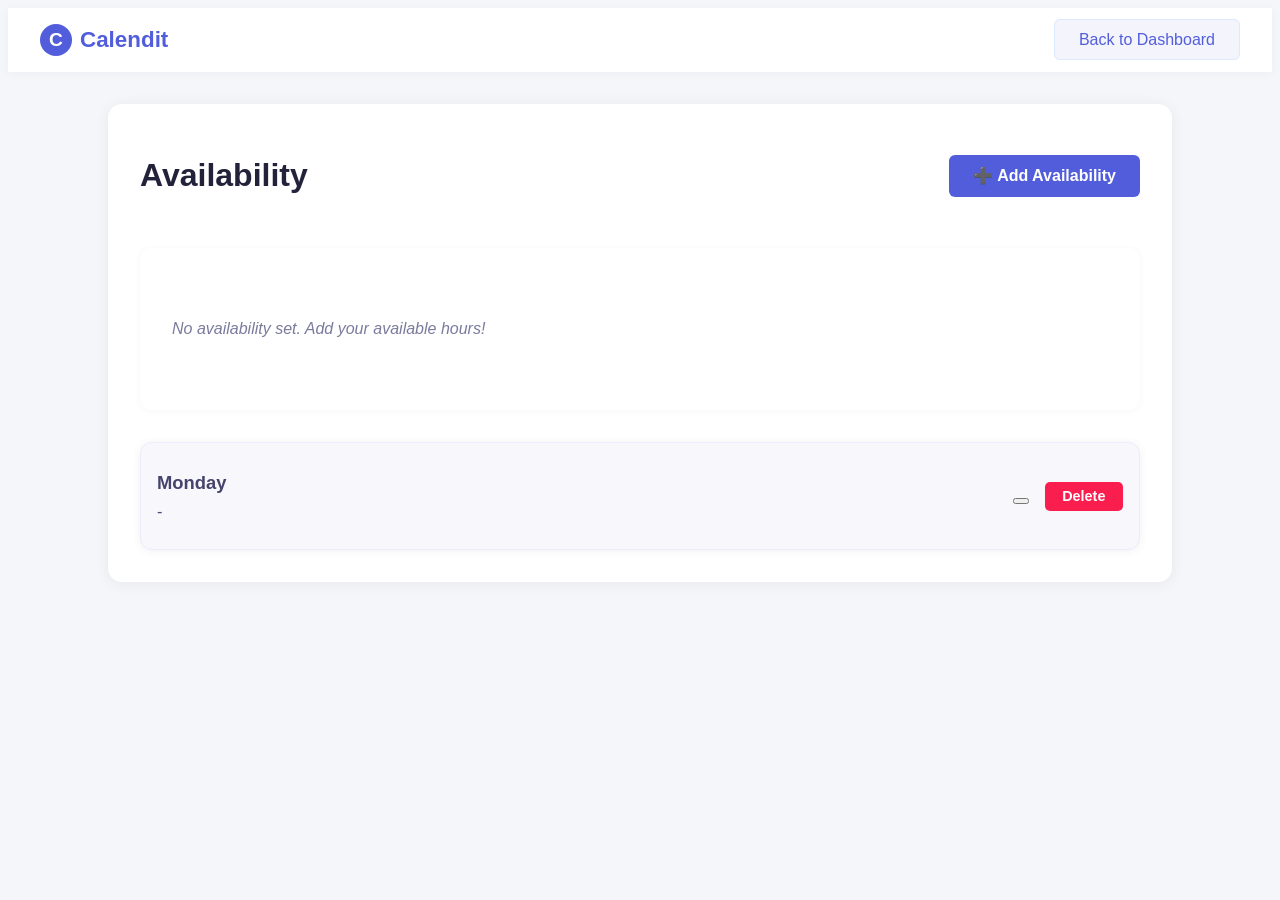
==== src/main/resources/templates/availability.html @ 210188fa "feat: add availability management, meetings tabs, and integrations page" ====
<!DOCTYPE html>
<html xmlns:th="http://www.thymeleaf.org">
<head>
    <meta charset="UTF-8">
    <title>Availability - Calendit</title>
    <link rel="stylesheet" th:href="@{/css/styles.css}">
    <style>
        body {
            background: #f5f6fa;
            font-family: 'Segoe UI', Arial, sans-serif;
            color: #22223b;
        }

        .navbar {
            background: #ffffff;
            box-shadow: 0 1px 8px rgba(80,80,116,0.05);
            padding: 1rem 2rem;
            display: flex;
            align-items: center;
            justify-content: space-between;
        }

        .logo {
            display: flex;
            align-items: center;
            font-size: 1.4rem;
            font-weight: bold;
            gap: 8px;
            color: #525ddc;
        }

        .logo-icon {
            background: #525ddc;
            color: white;
            border-radius: 50%;
            width: 32px;
            height: 32px;
            display: flex;
            align-items: center;
            justify-content: center;
            font-size: 1.2rem;
        }

        .btn-primary {
            background: #525ddc;
            color: #fff;
            border: none;
            padding: 0.7rem 1.5rem;
            border-radius: 6px;
            font-size: 1rem;
            font-weight: 600;
            cursor: pointer;
            transition: background 0.2s;
        }
        .btn-primary:hover {
            background: #3035b7;
        }
        .btn-secondary {
            background: #f3f4fc;
            color: #525ddc;
            border: 1px solid #dbeafe;
            padding: 0.7rem 1.5rem;
            border-radius: 6px;
            font-size: 1rem;
            font-weight: 500;
            cursor: pointer;
        }
        .btn-danger {
            background: #fa1e4e;
            color: #fff;
            border: none;
            padding: 0.6rem 1.2rem;
            border-radius: 5px;
            font-weight: bold;
            font-size: 1rem;
            transition: background 0.1s;
        }
        .btn-danger:hover {
            background: #ce0037;
        }

        .btn-small {
            font-size: 0.9rem;
            padding: 0.4rem 1.1rem;
        }

        .container {
            background: white;
            border-radius: 14px;
            box-shadow: 0 2px 16px rgba(33,37,41,0.06);
        }

        .card {
            background: #fff;
            border-radius: 12px;
            padding: 2rem;
            box-shadow: 0 1px 6px rgba(90,99,120,0.06);
            margin-bottom: 2rem;
        }

        .empty-state {
            color: #7a7a9d;
            font-style: italic;
            padding: 1.5rem 0;
        }

        .availability-grid {
            display: grid;
            grid-template-columns: repeat(auto-fit, minmax(330px, 1fr));
            gap: 1.5rem;
            margin-top: 2rem;
        }
        .availability-card {
            background: #f8f8fc;
            border-radius: 12px;
            box-shadow: 0 1px 8px rgba(80,80,116,0.08);
            padding: 1.8rem 1rem;
            display: flex;
            justify-content: space-between;
            align-items: center;
            border: 1px solid #ececfb;
            transition: box-shadow 0.2s, border 0.2s;
        }
        .availability-card:hover {
            border: 1.5px solid #525ddc;
            box-shadow: 0 2px 20px rgba(73, 91, 160, 0.18);
        }
        .day-name {
            font-weight: 700;
            font-size: 1.15rem;
            color: #44446c;
            margin-bottom: 0.5rem;
        }
        .time-range {
            color: #4c4c75;
            font-size: 1.02rem;
            letter-spacing: 0.03em;
        }
        .actions button {
            margin-left: 0.7rem;
        }

        .overlay {
            display: none;
            position: fixed;
            inset: 0;
            background: rgba(50,52,95, 0.23);
            z-index: 520;
        }

        .sidebar-panel {
            display: none;
            position: fixed;
            right: 0;
            top: 0;
            height: 100vh;
            width: 390px;
            background: #fff;
            box-shadow: -4px 0 32px rgba(67,79,148,0.14);
            z-index: 530;
            padding: 2rem 1.5rem;
            border-top-left-radius: 20px;
            border-bottom-left-radius: 20px;
            animation: slideIn 0.23s;
        }

        @keyframes slideIn {
            from { right: -400px; opacity: 0; }
            to   { right: 0; opacity: 1; }
        }
        .panel-header {
            display: flex;
            justify-content: space-between;
            align-items: center;
        }
        .close-panel-btn {
            background: transparent;
            border: none;
            font-size: 1.5rem;
            color: #d73b5c;
            cursor: pointer;
        }
        .panel-content {
            margin: 1.3rem 0 1.6rem 0;
        }
        .panel-section {
            margin-bottom: 1.1rem;
        }
        .panel-section label {
            font-weight: 500;
            color: #383a59;
            margin-bottom: 0.2rem;
            display: block;
        }
        .form-input {
            width: 100%;
            padding: 0.7rem 1rem;
            border: 1px solid #dbeafe;
            border-radius: 7px;
            font-size: 1.04rem;
            background: #f6f8fa;
            margin-top: 0.2rem;
        }
        .form-input:focus {
            outline: none;
            border-color: #525ddc;
        }
        .panel-footer {
            margin-top: 2rem;
        }

        @media (max-width: 700px) {
            .container {
                padding: 0.7rem !important;
            }
            .sidebar-panel {
                width: 95vw;
                border-radius: 0 !important;
                padding: 1.5rem 1rem;
            }
        }
    </style>
</head>
<body>
<nav class="navbar">
    <div class="navbar-left">
        <div class="logo">
            <div class="logo-icon">C</div>
            Calendit
        </div>
    </div>
    <div class="navbar-right">
        <a th:href="@{/dashboard}" class="btn-secondary">Back to Dashboard</a>
    </div>
</nav>

<div class="container" style="max-width: 1000px; margin: 2rem auto; padding: 2rem;">
    <div style="display: flex; justify-content: space-between; align-items: center; margin-bottom: 2rem;">
        <h1 style="font-size: 2rem;">Availability</h1>
        <button class="btn-primary" onclick="openAvailabilityForm()">➕ Add Availability</button>
    </div>

    <!-- Availability List -->
    <div th:if="${#lists.isEmpty(schedules)}" class="card">
        <p class="empty-state">No availability set. Add your available hours!</p>
    </div>

    <div th:if="${!#lists.isEmpty(schedules)}" class="availability-grid">
        <div th:each="schedule : ${schedules}" class="availability-card">
            <div>
                <div class="day-name" th:text="${schedule.dayOfWeek}">Monday</div>
                <div class="time-range">
                    <span th:text="${#temporals.format(schedule.startTime, 'hh:mm a')}"></span>
                    -
                    <span th:text="${#temporals.format(schedule.endTime, 'hh:mm a')}"></span>
                </div>
            </div>
            <div class="actions">
                <form th:action="@{/availability/toggle/{id}(id=${schedule.id})}" method="post" style="display: inline;">
                    <button type="submit" th:class="${schedule.enabled} ? 'btn-secondary btn-small' : 'btn-primary btn-small'">
                        <span th:text="${schedule.enabled} ? 'Disable' : 'Enable'"></span>
                    </button>
                </form>
                <form th:action="@{/availability/delete/{id}(id=${schedule.id})}" method="post" style="display: inline;">
                    <button type="submit" class="btn-danger btn-small" onclick="return confirm('Delete this availability?')">Delete</button>
                </form>
            </div>
        </div>
    </div>
</div>

<!-- Add Availability Form Overlay -->
<div class="overlay" id="availabilityOverlay" onclick="closeAvailabilityForm()" style="display: none;"></div>
<div class="sidebar-panel" id="availabilityPanel" style="display: none;">
    <div class="panel-header">
        <h2>Add Availability</h2>
        <button class="close-panel-btn" onclick="closeAvailabilityForm()">✕</button>
    </div>

    <form th:action="@{/availability/add}" method="post">
        <div class="panel-content">
            <div class="panel-section">
                <label for="dayOfWeek">Day of Week</label>
                <select id="dayOfWeek" name="dayOfWeek" required class="form-input">
                    <option value="">Select day</option>
                    <option value="MONDAY">Monday</option>
                    <option value="TUESDAY">Tuesday</option>
                    <option value="WEDNESDAY">Wednesday</option>
                    <option value="THURSDAY">Thursday</option>
                    <option value="FRIDAY">Friday</option>
                    <option value="SATURDAY">Saturday</option>
                    <option value="SUNDAY">Sunday</option>
                </select>
            </div>

            <div class="panel-section">
                <label for="startTime">Start Time</label>
                <input type="time" id="startTime" name="startTime" required class="form-input">
            </div>

            <div class="panel-section">
                <label for="endTime">End Time</label>
                <input type="time" id="endTime" name="endTime" required class="form-input">
            </div>
        </div>

        <div class="panel-footer">
            <button type="submit" class="btn-primary">Add Availability</button>
        </div>
    </form>
</div>

<script>
    function openAvailabilityForm() {
        document.getElementById('availabilityPanel').style.display = 'block';
        document.getElementById('availabilityOverlay').style.display = 'block';
    }

    function closeAvailabilityForm() {
        document.getElementById('availabilityPanel').style.display = 'none';
        document.getElementById('availabilityOverlay').style.display = 'none';
    }
</script>
</body>
</html>
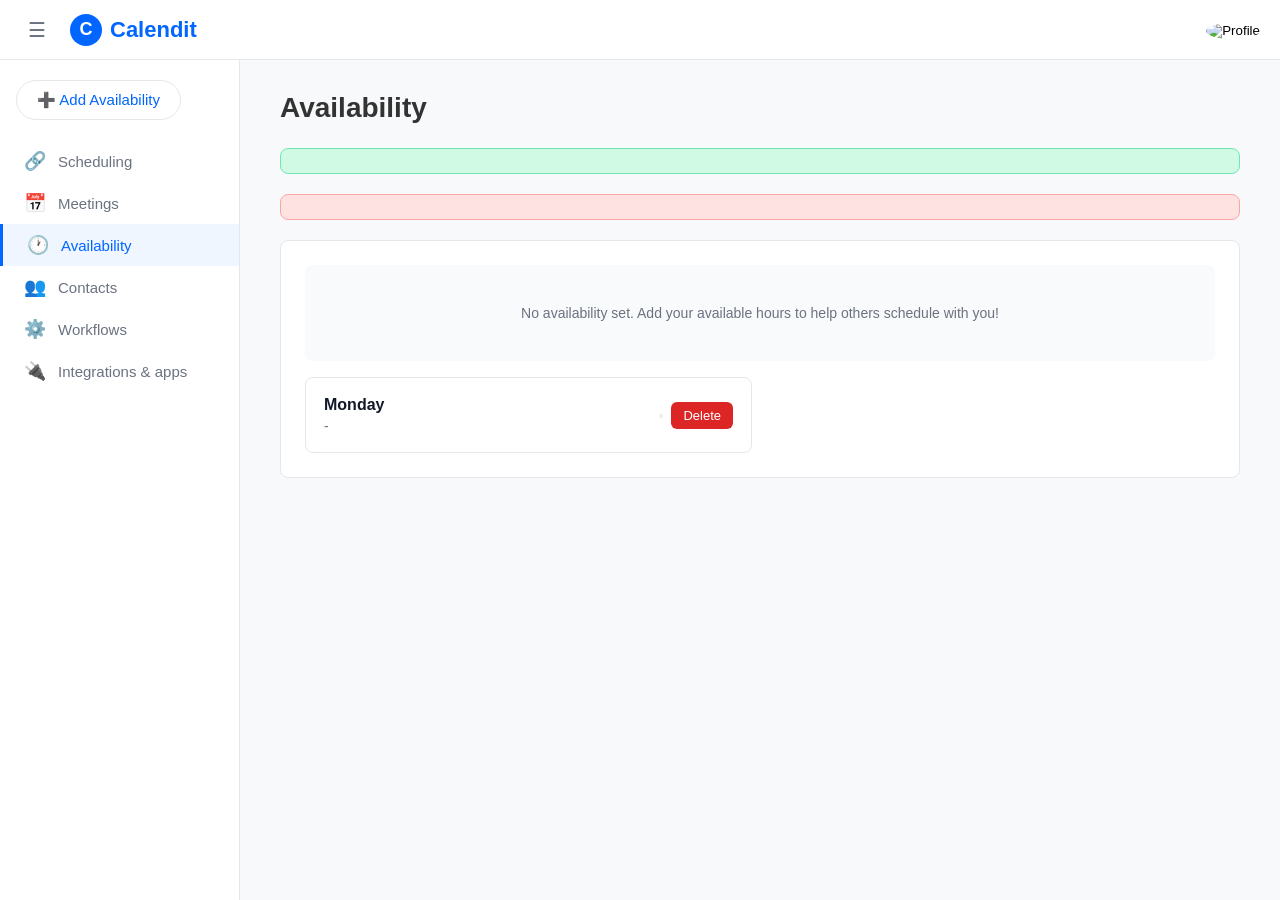
==== commit 3e054876: "added meeting feature in which only booked meeting will show" ====
--- a/src/main/resources/templates/availability.html
+++ b/src/main/resources/templates/availability.html
@@ -1,286 +1,569 @@
 <!DOCTYPE html>
-<html xmlns:th="http://www.thymeleaf.org">
+<html xmlns:th="http://www.thymeleaf.org" xmlns:sec="http://www.thymeleaf.org/extras/spring-security">
 <head>
     <meta charset="UTF-8">
+    <meta name="viewport" content="width=device-width, initial-scale=1.0">
     <title>Availability - Calendit</title>
-    <link rel="stylesheet" th:href="@{/css/styles.css}">
     <style>
+        * {
+            margin: 0;
+            padding: 0;
+            box-sizing: border-box;
+        }
+
         body {
-            background: #f5f6fa;
-            font-family: 'Segoe UI', Arial, sans-serif;
-            color: #22223b;
+            font-family: -apple-system, BlinkMacSystemFont, 'Segoe UI', Roboto, 'Helvetica Neue', Arial, sans-serif;
+            background-color: #f8f9fa;
+            color: #333;
         }
 
         .navbar {
-            background: #ffffff;
-            box-shadow: 0 1px 8px rgba(80,80,116,0.05);
-            padding: 1rem 2rem;
-            display: flex;
-            align-items: center;
+            background-color: #fff;
+            border-bottom: 1px solid #e5e7eb;
+            padding: 12px 20px;
+            display: flex;
             justify-content: space-between;
+            align-items: center;
+            position: fixed;
+            top: 0;
+            left: 0;
+            right: 0;
+            z-index: 100;
+            height: 60px;
+        }
+
+        .navbar-left {
+            display: flex;
+            align-items: center;
+            gap: 16px;
         }
 
         .logo {
             display: flex;
             align-items: center;
-            font-size: 1.4rem;
-            font-weight: bold;
             gap: 8px;
-            color: #525ddc;
+            font-size: 22px;
+            font-weight: 600;
+            color: #0066ff;
         }
 
         .logo-icon {
-            background: #525ddc;
-            color: white;
-            border-radius: 50%;
             width: 32px;
             height: 32px;
+            background: #0066ff;
+            border-radius: 50%;
             display: flex;
             align-items: center;
             justify-content: center;
-            font-size: 1.2rem;
-        }
-
-        .btn-primary {
-            background: #525ddc;
-            color: #fff;
+            color: white;
+            font-size: 18px;
+        }
+
+        .collapse-btn {
+            background: none;
             border: none;
-            padding: 0.7rem 1.5rem;
-            border-radius: 6px;
-            font-size: 1rem;
+            font-size: 20px;
+            cursor: pointer;
+            padding: 8px;
+            color: #6b7280;
+        }
+
+        .navbar-right {
+            display: flex;
+            align-items: center;
+            gap: 16px;
+        }
+
+        .profile-pic {
+            width: 36px;
+            height: 36px;
+            border-radius: 50%;
+            cursor: pointer;
+            object-fit: cover;
+        }
+
+        .dropdown {
+            position: relative;
+        }
+
+        .dropdown-toggle {
+            background: none;
+            border: none;
+            cursor: pointer;
+            padding: 0;
+        }
+
+        .dropdown-menu {
+            display: none;
+            position: absolute;
+            right: 0;
+            top: 45px;
+            background: white;
+            border: 1px solid #e5e7eb;
+            border-radius: 8px;
+            box-shadow: 0 4px 12px rgba(0,0,0,0.1);
+            min-width: 200px;
+            z-index: 1000;
+        }
+
+        .dropdown-menu.show {
+            display: block;
+        }
+
+        .user-name {
+            padding: 12px 16px;
+            border-bottom: 1px solid #e5e7eb;
             font-weight: 600;
-            cursor: pointer;
-            transition: background 0.2s;
-        }
-        .btn-primary:hover {
-            background: #3035b7;
-        }
-        .btn-secondary {
-            background: #f3f4fc;
-            color: #525ddc;
-            border: 1px solid #dbeafe;
-            padding: 0.7rem 1.5rem;
-            border-radius: 6px;
-            font-size: 1rem;
+            color: #111827;
+        }
+
+        .dropdown-item {
+            display: block;
+            width: 100%;
+            padding: 10px 16px;
+            text-align: left;
+            background: none;
+            border: none;
+            color: #374151;
+            cursor: pointer;
+            text-decoration: none;
+            font-size: 14px;
+        }
+
+        .dropdown-item:hover {
+            background: #f9fafb;
+        }
+
+        .layout {
+            display: flex;
+            margin-top: 60px;
+            height: calc(100vh - 60px);
+        }
+
+        .sidebar {
+            width: 240px;
+            background: #fff;
+            border-right: 1px solid #e5e7eb;
+            padding: 20px 0;
+            overflow-y: auto;
+        }
+
+        .sidebar.collapsed {
+            margin-left: -240px;
+        }
+
+        .create-btn {
+            background: #fff;
+            border: 1px solid #e5e7eb;
+            border-radius: 50px;
+            padding: 10px 20px;
+            margin: 0 16px 20px;
+            cursor: pointer;
+            display: flex;
+            align-items: center;
+            justify-content: center;
+            gap: 8px;
+            font-size: 15px;
             font-weight: 500;
-            cursor: pointer;
-        }
-        .btn-danger {
-            background: #fa1e4e;
-            color: #fff;
-            border: none;
-            padding: 0.6rem 1.2rem;
-            border-radius: 5px;
-            font-weight: bold;
-            font-size: 1rem;
-            transition: background 0.1s;
-        }
-        .btn-danger:hover {
-            background: #ce0037;
-        }
-
-        .btn-small {
-            font-size: 0.9rem;
-            padding: 0.4rem 1.1rem;
-        }
-
-        .container {
+            color: #0066ff;
+        }
+
+        .create-btn:hover {
+            background: #f9fafb;
+        }
+
+        .sidebar-menu {
+            list-style: none;
+        }
+
+        .sidebar-item {
+            padding: 10px 24px;
+            display: flex;
+            align-items: center;
+            gap: 12px;
+            color: #6b7280;
+            cursor: pointer;
+            font-size: 15px;
+            transition: all 0.2s;
+        }
+
+        .sidebar-item:hover {
+            background: #f9fafb;
+            color: #111827;
+        }
+
+        .sidebar-item.active {
+            color: #0066ff;
+            background: #eff6ff;
+            border-left: 3px solid #0066ff;
+        }
+
+        .sidebar-item a {
+            text-decoration: none;
+            color: inherit;
+            display: flex;
+            align-items: center;
+            gap: 12px;
+        }
+
+        .sidebar-item-icon {
+            font-size: 18px;
+        }
+
+        .main-content {
+            flex: 1;
+            overflow-y: auto;
+            padding: 32px 40px;
+        }
+
+        .content-header {
+            display: flex;
+            justify-content: space-between;
+            align-items: center;
+            margin-bottom: 24px;
+        }
+
+        .content-header h1 {
+            font-size: 28px;
+            font-weight: 600;
+        }
+
+        .card-section {
             background: white;
-            border-radius: 14px;
-            box-shadow: 0 2px 16px rgba(33,37,41,0.06);
-        }
-
-        .card {
-            background: #fff;
-            border-radius: 12px;
-            padding: 2rem;
-            box-shadow: 0 1px 6px rgba(90,99,120,0.06);
-            margin-bottom: 2rem;
-        }
-
-        .empty-state {
-            color: #7a7a9d;
-            font-style: italic;
-            padding: 1.5rem 0;
+            border: 1px solid #e5e7eb;
+            border-radius: 8px;
+            padding: 24px;
+            margin-bottom: 24px;
         }
 
         .availability-grid {
             display: grid;
-            grid-template-columns: repeat(auto-fit, minmax(330px, 1fr));
-            gap: 1.5rem;
-            margin-top: 2rem;
-        }
+            grid-template-columns: repeat(auto-fill, minmax(350px, 1fr));
+            gap: 16px;
+            margin-top: 16px;
+        }
+
         .availability-card {
-            background: #f8f8fc;
-            border-radius: 12px;
-            box-shadow: 0 1px 8px rgba(80,80,116,0.08);
-            padding: 1.8rem 1rem;
+            background: white;
+            padding: 18px;
+            border-radius: 8px;
+            border: 1px solid #e5e7eb;
             display: flex;
             justify-content: space-between;
             align-items: center;
-            border: 1px solid #ececfb;
-            transition: box-shadow 0.2s, border 0.2s;
-        }
+            transition: all 0.2s;
+        }
+
         .availability-card:hover {
-            border: 1.5px solid #525ddc;
-            box-shadow: 0 2px 20px rgba(73, 91, 160, 0.18);
-        }
+            box-shadow: 0 2px 8px rgba(0,0,0,0.08);
+        }
+
         .day-name {
-            font-weight: 700;
-            font-size: 1.15rem;
-            color: #44446c;
-            margin-bottom: 0.5rem;
-        }
+            font-weight: 600;
+            font-size: 16px;
+            color: #111827;
+            margin-bottom: 4px;
+        }
+
         .time-range {
-            color: #4c4c75;
-            font-size: 1.02rem;
-            letter-spacing: 0.03em;
-        }
-        .actions button {
-            margin-left: 0.7rem;
+            color: #6b7280;
+            font-size: 14px;
+        }
+
+        .actions {
+            display: flex;
+            gap: 8px;
+        }
+
+        .btn-toggle {
+            background: #f3f4f6;
+            color: #0066ff;
+            border: 1px solid #e5e7eb;
+            border-radius: 6px;
+            padding: 6px 12px;
+            font-size: 13px;
+            cursor: pointer;
+        }
+
+        .btn-toggle:hover {
+            background: #e5e7eb;
+        }
+
+        .btn-toggle.disabled {
+            background: #fee2e2;
+            color: #991b1b;
+        }
+
+        .btn-danger {
+            background: #dc2626;
+            color: white;
+            border: none;
+            border-radius: 6px;
+            padding: 6px 12px;
+            font-size: 13px;
+            cursor: pointer;
+        }
+
+        .btn-danger:hover {
+            background: #b91c1c;
+        }
+
+        .empty-state {
+            text-align: center;
+            color: #6b7280;
+            padding: 40px 20px;
+            background: #f9fafb;
+            border-radius: 8px;
+            font-size: 14px;
+        }
+
+        .alert {
+            padding: 12px 16px;
+            border-radius: 8px;
+            margin-bottom: 20px;
+        }
+
+        .alert-success {
+            background: #d1fae5;
+            color: #065f46;
+            border: 1px solid #6ee7b7;
+        }
+
+        .alert-danger {
+            background: #fee2e2;
+            color: #991b1b;
+            border: 1px solid #fca5a5;
         }
 
         .overlay {
             display: none;
             position: fixed;
-            inset: 0;
-            background: rgba(50,52,95, 0.23);
-            z-index: 520;
+            top: 60px;
+            left: 0;
+            right: 0;
+            bottom: 0;
+            background: rgba(0,0,0,0.3);
+            z-index: 80;
+        }
+
+        .overlay.show {
+            display: block;
         }
 
         .sidebar-panel {
-            display: none;
             position: fixed;
+            right: -500px;
+            top: 60px;
+            width: 480px;
+            height: calc(100vh - 60px);
+            background: white;
+            box-shadow: -2px 0 8px rgba(0,0,0,0.1);
+            transition: right 0.3s;
+            z-index: 90;
+            overflow-y: auto;
+        }
+
+        .sidebar-panel.open {
             right: 0;
-            top: 0;
-            height: 100vh;
-            width: 390px;
-            background: #fff;
-            box-shadow: -4px 0 32px rgba(67,79,148,0.14);
-            z-index: 530;
-            padding: 2rem 1.5rem;
-            border-top-left-radius: 20px;
-            border-bottom-left-radius: 20px;
-            animation: slideIn 0.23s;
-        }
-
-        @keyframes slideIn {
-            from { right: -400px; opacity: 0; }
-            to   { right: 0; opacity: 1; }
-        }
+        }
+
         .panel-header {
+            padding: 24px;
+            border-bottom: 1px solid #e5e7eb;
             display: flex;
             justify-content: space-between;
             align-items: center;
         }
+
         .close-panel-btn {
-            background: transparent;
+            background: none;
             border: none;
-            font-size: 1.5rem;
-            color: #d73b5c;
-            cursor: pointer;
-        }
+            font-size: 24px;
+            cursor: pointer;
+            color: #6b7280;
+        }
+
         .panel-content {
-            margin: 1.3rem 0 1.6rem 0;
-        }
+            padding: 24px;
+        }
+
         .panel-section {
-            margin-bottom: 1.1rem;
-        }
-        .panel-section label {
-            font-weight: 500;
-            color: #383a59;
-            margin-bottom: 0.2rem;
-            display: block;
-        }
+            margin-bottom: 20px;
+        }
+
+        .panel-section-label {
+            font-size: 12px;
+            font-weight: 600;
+            color: #6b7280;
+            text-transform: uppercase;
+            margin-bottom: 8px;
+            letter-spacing: 0.5px;
+        }
+
         .form-input {
             width: 100%;
-            padding: 0.7rem 1rem;
-            border: 1px solid #dbeafe;
-            border-radius: 7px;
-            font-size: 1.04rem;
-            background: #f6f8fa;
-            margin-top: 0.2rem;
-        }
+            padding: 10px 12px;
+            border: 1px solid #e5e7eb;
+            border-radius: 6px;
+            font-size: 14px;
+            font-family: inherit;
+        }
+
         .form-input:focus {
             outline: none;
-            border-color: #525ddc;
-        }
+            border-color: #0066ff;
+            box-shadow: 0 0 0 3px rgba(0, 102, 255, 0.1);
+        }
+
         .panel-footer {
-            margin-top: 2rem;
-        }
-
-        @media (max-width: 700px) {
-            .container {
-                padding: 0.7rem !important;
-            }
-            .sidebar-panel {
-                width: 95vw;
-                border-radius: 0 !important;
-                padding: 1.5rem 1rem;
-            }
+            padding: 20px 24px;
+            border-top: 1px solid #e5e7eb;
+            display: flex;
+            justify-content: flex-end;
+            gap: 12px;
+        }
+
+        .btn-primary {
+            background: #0066ff;
+            color: white;
+            border: none;
+            border-radius: 50px;
+            padding: 10px 24px;
+            font-size: 15px;
+            font-weight: 500;
+            cursor: pointer;
+        }
+
+        .btn-primary:hover {
+            background: #0052cc;
         }
     </style>
 </head>
 <body>
+<!-- Navbar -->
 <nav class="navbar">
     <div class="navbar-left">
+        <button class="collapse-btn" onclick="toggleSidebar()">☰</button>
         <div class="logo">
             <div class="logo-icon">C</div>
             Calendit
         </div>
     </div>
     <div class="navbar-right">
-        <a th:href="@{/dashboard}" class="btn-secondary">Back to Dashboard</a>
-    </div>
-</nav>
-
-<div class="container" style="max-width: 1000px; margin: 2rem auto; padding: 2rem;">
-    <div style="display: flex; justify-content: space-between; align-items: center; margin-bottom: 2rem;">
-        <h1 style="font-size: 2rem;">Availability</h1>
-        <button class="btn-primary" onclick="openAvailabilityForm()">➕ Add Availability</button>
-    </div>
-
-    <!-- Availability List -->
-    <div th:if="${#lists.isEmpty(schedules)}" class="card">
-        <p class="empty-state">No availability set. Add your available hours!</p>
-    </div>
-
-    <div th:if="${!#lists.isEmpty(schedules)}" class="availability-grid">
-        <div th:each="schedule : ${schedules}" class="availability-card">
-            <div>
-                <div class="day-name" th:text="${schedule.dayOfWeek}">Monday</div>
-                <div class="time-range">
-                    <span th:text="${#temporals.format(schedule.startTime, 'hh:mm a')}"></span>
-                    -
-                    <span th:text="${#temporals.format(schedule.endTime, 'hh:mm a')}"></span>
+        <div sec:authorize="isAuthenticated()">
+            <div class="dropdown">
+                <button class="dropdown-toggle" onclick="toggleDropdown()">
+                    <img th:src="${picture}" alt="Profile" class="profile-pic">
+                </button>
+                <div id="dropdownMenu" class="dropdown-menu">
+                    <p class="user-name" th:text="${name}">User</p>
+                    <form th:action="@{/logout}" method="post" style="margin: 0;">
+                        <button type="submit" class="dropdown-item logout-btn">Logout</button>
+                    </form>
                 </div>
-            </div>
-            <div class="actions">
-                <form th:action="@{/availability/toggle/{id}(id=${schedule.id})}" method="post" style="display: inline;">
-                    <button type="submit" th:class="${schedule.enabled} ? 'btn-secondary btn-small' : 'btn-primary btn-small'">
-                        <span th:text="${schedule.enabled} ? 'Disable' : 'Enable'"></span>
-                    </button>
-                </form>
-                <form th:action="@{/availability/delete/{id}(id=${schedule.id})}" method="post" style="display: inline;">
-                    <button type="submit" class="btn-danger btn-small" onclick="return confirm('Delete this availability?')">Delete</button>
-                </form>
             </div>
         </div>
     </div>
+</nav>
+
+<!-- Layout -->
+<div class="layout">
+    <!-- Sidebar -->
+    <aside class="sidebar" id="sidebar">
+        <button class="create-btn" onclick="openAvailabilityForm()">
+            ➕ Add Availability
+        </button>
+
+        <ul class="sidebar-menu">
+            <li class="sidebar-item">
+                <a th:href="@{/dashboard}">
+                    <span class="sidebar-item-icon">🔗</span>
+                    Scheduling
+                </a>
+            </li>
+            <li class="sidebar-item">
+                <a th:href="@{/meetings}">
+                    <span class="sidebar-item-icon">📅</span>
+                    Meetings
+                </a>
+            </li>
+            <li class="sidebar-item active">
+                <a th:href="@{/availability}">
+                    <span class="sidebar-item-icon">🕐</span>
+                    Availability
+                </a>
+            </li>
+            <li class="sidebar-item">
+                <span class="sidebar-item-icon">👥</span>
+                Contacts
+            </li>
+            <li class="sidebar-item">
+                <span class="sidebar-item-icon">⚙️</span>
+                Workflows
+            </li>
+            <li class="sidebar-item">
+                <a th:href="@{/integrations}">
+                    <span class="sidebar-item-icon">🔌</span>
+                    Integrations & apps
+                </a>
+            </li>
+        </ul>
+    </aside>
+
+    <!-- Main Content -->
+    <main class="main-content">
+        <div class="content-header">
+            <h1>Availability</h1>
+        </div>
+
+        <!-- Success/Error Messages -->
+        <div th:if="${success}" class="alert alert-success" th:text="${success}"></div>
+        <div th:if="${error}" class="alert alert-danger" th:text="${error}"></div>
+
+        <!-- Availability List -->
+        <div class="card-section">
+            <div th:if="${#lists.isEmpty(schedules)}">
+                <p class="empty-state">No availability set. Add your available hours to help others schedule with you!</p>
+            </div>
+
+            <div th:if="${!#lists.isEmpty(schedules)}" class="availability-grid">
+                <div th:each="schedule : ${schedules}" class="availability-card">
+                    <div>
+                        <div class="day-name" th:text="${schedule.dayOfWeek}">Monday</div>
+                        <div class="time-range">
+                            <span th:text="${#temporals.format(schedule.startTime, 'hh:mm a')}"></span>
+                            -
+                            <span th:text="${#temporals.format(schedule.endTime, 'hh:mm a')}"></span>
+                        </div>
+                    </div>
+                    <div class="actions">
+                        <form th:action="@{/availability/toggle/{id}(id=${schedule.id})}" method="post" style="display: inline;">
+                            <button type="submit" th:class="${schedule.enabled} ? 'btn-toggle' : 'btn-toggle disabled'">
+                                <span th:text="${schedule.enabled} ? '✓ Enabled' : '✗ Disabled'"></span>
+                            </button>
+                        </form>
+                        <form th:action="@{/availability/delete/{id}(id=${schedule.id})}" method="post" style="display: inline;">
+                            <button type="submit" class="btn-danger" onclick="return confirm('Delete this availability?')">Delete</button>
+                        </form>
+                    </div>
+                </div>
+            </div>
+        </div>
+    </main>
 </div>
 
 <!-- Add Availability Form Overlay -->
-<div class="overlay" id="availabilityOverlay" onclick="closeAvailabilityForm()" style="display: none;"></div>
-<div class="sidebar-panel" id="availabilityPanel" style="display: none;">
+<div class="overlay" id="availabilityOverlay" onclick="closeAvailabilityForm()"></div>
+<div class="sidebar-panel" id="availabilityPanel">
     <div class="panel-header">
         <h2>Add Availability</h2>
         <button class="close-panel-btn" onclick="closeAvailabilityForm()">✕</button>
     </div>
 
-    <form th:action="@{/availability/add}" method="post">
+    <form th:action="@{/availability/add}" method="post" id="availabilityForm">
         <div class="panel-content">
             <div class="panel-section">
-                <label for="dayOfWeek">Day of Week</label>
+                <label for="dayOfWeek" class="panel-section-label">Day of Week</label>
                 <select id="dayOfWeek" name="dayOfWeek" required class="form-input">
                     <option value="">Select day</option>
                     <option value="MONDAY">Monday</option>
@@ -294,32 +577,60 @@
             </div>
 
             <div class="panel-section">
-                <label for="startTime">Start Time</label>
+                <label for="startTime" class="panel-section-label">Start Time</label>
                 <input type="time" id="startTime" name="startTime" required class="form-input">
             </div>
 
             <div class="panel-section">
-                <label for="endTime">End Time</label>
+                <label for="endTime" class="panel-section-label">End Time</label>
                 <input type="time" id="endTime" name="endTime" required class="form-input">
+                <small style="color: #6b7280; margin-top: 4px; display: block;">Must be after start time</small>
             </div>
         </div>
 
         <div class="panel-footer">
+            <button type="button" class="btn-secondary" onclick="closeAvailabilityForm()">Cancel</button>
             <button type="submit" class="btn-primary">Add Availability</button>
         </div>
     </form>
 </div>
 
 <script>
+    function toggleSidebar() {
+        document.getElementById('sidebar').classList.toggle('collapsed');
+    }
+
     function openAvailabilityForm() {
-        document.getElementById('availabilityPanel').style.display = 'block';
-        document.getElementById('availabilityOverlay').style.display = 'block';
+        document.getElementById('availabilityPanel').classList.add('open');
+        document.getElementById('availabilityOverlay').classList.add('show');
     }
 
     function closeAvailabilityForm() {
-        document.getElementById('availabilityPanel').style.display = 'none';
-        document.getElementById('availabilityOverlay').style.display = 'none';
+        document.getElementById('availabilityPanel').classList.remove('open');
+        document.getElementById('availabilityOverlay').classList.remove('show');
     }
+
+    function toggleDropdown() {
+        const dropdownMenu = document.getElementById('dropdownMenu');
+        dropdownMenu.classList.toggle('show');
+    }
+
+    window.addEventListener('click', function(e) {
+        if (!e.target.closest('.dropdown')) {
+            document.querySelectorAll('.dropdown-menu').forEach(menu => menu.classList.remove('show'));
+        }
+    });
+
+    // Validate end time > start time
+    document.getElementById('availabilityForm').addEventListener('submit', function(e) {
+        const startTime = document.getElementById('startTime').value;
+        const endTime = document.getElementById('endTime').value;
+
+        if (endTime <= startTime) {
+            e.preventDefault();
+            alert('End time must be after start time!');
+        }
+    });
 </script>
 </body>
 </html>
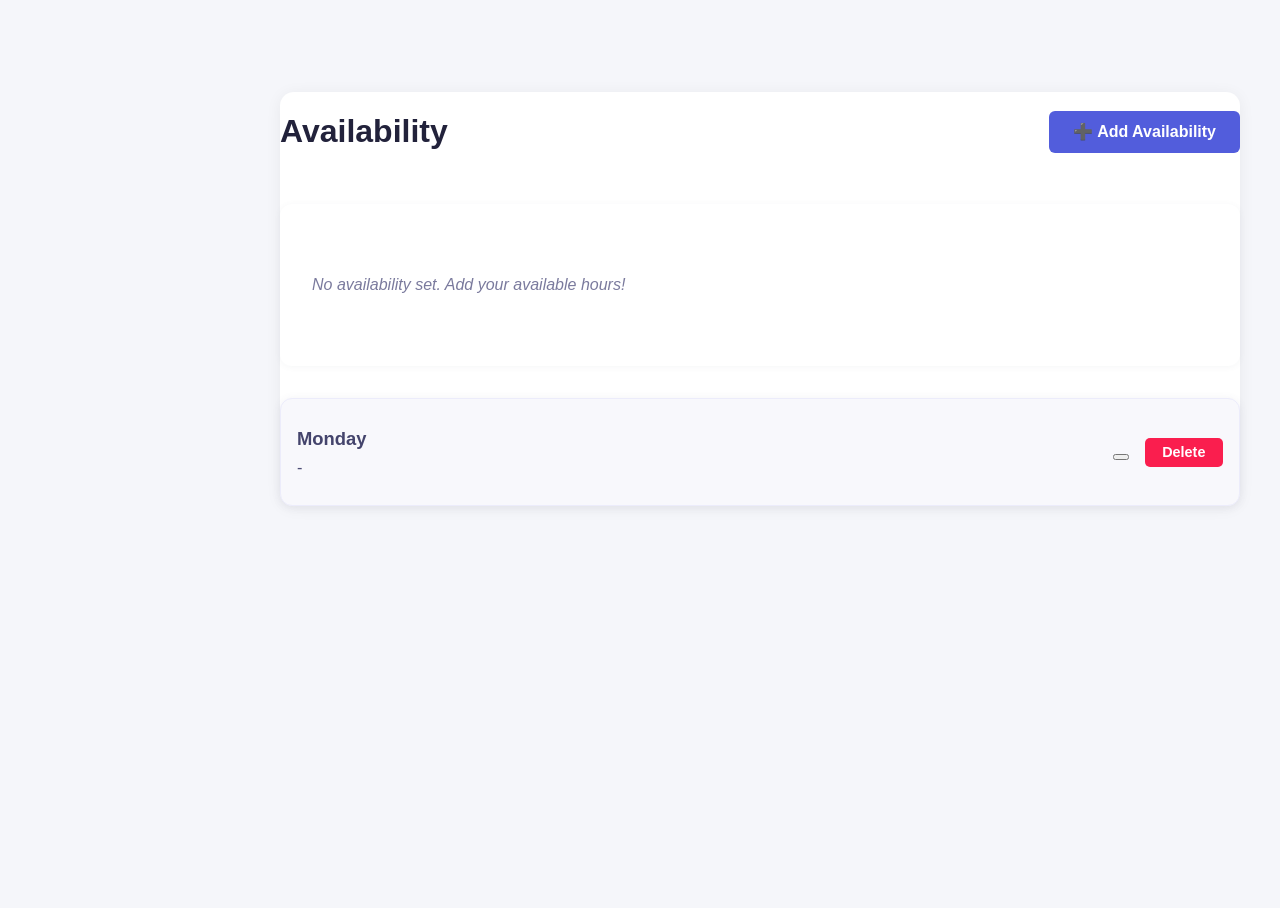
==== commit 2946264b: "reuse pages of navbar and sidebar using fragments." ====
--- a/src/main/resources/templates/availability.html
+++ b/src/main/resources/templates/availability.html
@@ -1,531 +1,279 @@
 <!DOCTYPE html>
-<html xmlns:th="http://www.thymeleaf.org" xmlns:sec="http://www.thymeleaf.org/extras/spring-security">
+<html xmlns:th="http://www.thymeleaf.org">
 <head>
     <meta charset="UTF-8">
-    <meta name="viewport" content="width=device-width, initial-scale=1.0">
     <title>Availability - Calendit</title>
+    <link rel="stylesheet" th:href="@{/css/styles.css}">
     <style>
-        * {
-            margin: 0;
-            padding: 0;
-            box-sizing: border-box;
-        }
-
         body {
-            font-family: -apple-system, BlinkMacSystemFont, 'Segoe UI', Roboto, 'Helvetica Neue', Arial, sans-serif;
-            background-color: #f8f9fa;
-            color: #333;
+            background: #f5f6fa;
+            font-family: 'Segoe UI', Arial, sans-serif;
+            color: #22223b;
         }
 
         .navbar {
-            background-color: #fff;
-            border-bottom: 1px solid #e5e7eb;
-            padding: 12px 20px;
-            display: flex;
+            background: #ffffff;
+            box-shadow: 0 1px 8px rgba(80,80,116,0.05);
+            padding: 1rem 2rem;
+            display: flex;
+            align-items: center;
             justify-content: space-between;
-            align-items: center;
-            position: fixed;
-            top: 0;
-            left: 0;
-            right: 0;
-            z-index: 100;
-            height: 60px;
-        }
-
-        .navbar-left {
-            display: flex;
-            align-items: center;
-            gap: 16px;
         }
 
         .logo {
             display: flex;
             align-items: center;
+            font-size: 1.4rem;
+            font-weight: bold;
             gap: 8px;
-            font-size: 22px;
-            font-weight: 600;
-            color: #0066ff;
+            color: #525ddc;
         }
 
         .logo-icon {
+            background: #525ddc;
+            color: white;
+            border-radius: 50%;
             width: 32px;
             height: 32px;
-            background: #0066ff;
-            border-radius: 50%;
             display: flex;
             align-items: center;
             justify-content: center;
-            color: white;
-            font-size: 18px;
-        }
-
-        .collapse-btn {
-            background: none;
+            font-size: 1.2rem;
+        }
+
+        .btn-primary {
+            background: #525ddc;
+            color: #fff;
             border: none;
-            font-size: 20px;
+            padding: 0.7rem 1.5rem;
+            border-radius: 6px;
+            font-size: 1rem;
+            font-weight: 600;
             cursor: pointer;
-            padding: 8px;
-            color: #6b7280;
-        }
-
-        .navbar-right {
-            display: flex;
-            align-items: center;
-            gap: 16px;
-        }
-
-        .profile-pic {
-            width: 36px;
-            height: 36px;
-            border-radius: 50%;
+            transition: background 0.2s;
+        }
+        .btn-primary:hover {
+            background: #3035b7;
+        }
+        .btn-secondary {
+            background: #f3f4fc;
+            color: #525ddc;
+            border: 1px solid #dbeafe;
+            padding: 0.7rem 1.5rem;
+            border-radius: 6px;
+            font-size: 1rem;
+            font-weight: 500;
             cursor: pointer;
-            object-fit: cover;
-        }
-
-        .dropdown {
-            position: relative;
-        }
-
-        .dropdown-toggle {
-            background: none;
+        }
+        .btn-danger {
+            background: #fa1e4e;
+            color: #fff;
             border: none;
-            cursor: pointer;
-            padding: 0;
-        }
-
-        .dropdown-menu {
-            display: none;
-            position: absolute;
-            right: 0;
-            top: 45px;
+            padding: 0.6rem 1.2rem;
+            border-radius: 5px;
+            font-weight: bold;
+            font-size: 1rem;
+            transition: background 0.1s;
+        }
+        .btn-danger:hover {
+            background: #ce0037;
+        }
+
+        .btn-small {
+            font-size: 0.9rem;
+            padding: 0.4rem 1.1rem;
+        }
+
+        .container {
             background: white;
-            border: 1px solid #e5e7eb;
-            border-radius: 8px;
-            box-shadow: 0 4px 12px rgba(0,0,0,0.1);
-            min-width: 200px;
-            z-index: 1000;
-        }
-
-        .dropdown-menu.show {
-            display: block;
-        }
-
-        .user-name {
-            padding: 12px 16px;
-            border-bottom: 1px solid #e5e7eb;
-            font-weight: 600;
-            color: #111827;
-        }
-
-        .dropdown-item {
-            display: block;
-            width: 100%;
-            padding: 10px 16px;
-            text-align: left;
-            background: none;
-            border: none;
-            color: #374151;
-            cursor: pointer;
-            text-decoration: none;
-            font-size: 14px;
-        }
-
-        .dropdown-item:hover {
-            background: #f9fafb;
-        }
-
-        .layout {
-            display: flex;
-            margin-top: 60px;
-            height: calc(100vh - 60px);
-        }
-
-        .sidebar {
-            width: 240px;
+            border-radius: 14px;
+            box-shadow: 0 2px 16px rgba(33,37,41,0.06);
+        }
+
+        .card {
             background: #fff;
-            border-right: 1px solid #e5e7eb;
-            padding: 20px 0;
-            overflow-y: auto;
-        }
-
-        .sidebar.collapsed {
-            margin-left: -240px;
-        }
-
-        .create-btn {
-            background: #fff;
-            border: 1px solid #e5e7eb;
-            border-radius: 50px;
-            padding: 10px 20px;
-            margin: 0 16px 20px;
-            cursor: pointer;
-            display: flex;
-            align-items: center;
-            justify-content: center;
-            gap: 8px;
-            font-size: 15px;
-            font-weight: 500;
-            color: #0066ff;
-        }
-
-        .create-btn:hover {
-            background: #f9fafb;
-        }
-
-        .sidebar-menu {
-            list-style: none;
-        }
-
-        .sidebar-item {
-            padding: 10px 24px;
-            display: flex;
-            align-items: center;
-            gap: 12px;
-            color: #6b7280;
-            cursor: pointer;
-            font-size: 15px;
-            transition: all 0.2s;
-        }
-
-        .sidebar-item:hover {
-            background: #f9fafb;
-            color: #111827;
-        }
-
-        .sidebar-item.active {
-            color: #0066ff;
-            background: #eff6ff;
-            border-left: 3px solid #0066ff;
-        }
-
-        .sidebar-item a {
-            text-decoration: none;
-            color: inherit;
-            display: flex;
-            align-items: center;
-            gap: 12px;
-        }
-
-        .sidebar-item-icon {
-            font-size: 18px;
-        }
-
-        .main-content {
-            flex: 1;
-            overflow-y: auto;
-            padding: 32px 40px;
-        }
-
-        .content-header {
-            display: flex;
-            justify-content: space-between;
-            align-items: center;
-            margin-bottom: 24px;
-        }
-
-        .content-header h1 {
-            font-size: 28px;
-            font-weight: 600;
-        }
-
-        .card-section {
-            background: white;
-            border: 1px solid #e5e7eb;
-            border-radius: 8px;
-            padding: 24px;
-            margin-bottom: 24px;
+            border-radius: 12px;
+            padding: 2rem;
+            box-shadow: 0 1px 6px rgba(90,99,120,0.06);
+            margin-bottom: 2rem;
+        }
+
+        .empty-state {
+            color: #7a7a9d;
+            font-style: italic;
+            padding: 1.5rem 0;
         }
 
         .availability-grid {
             display: grid;
-            grid-template-columns: repeat(auto-fill, minmax(350px, 1fr));
-            gap: 16px;
-            margin-top: 16px;
-        }
-
+            grid-template-columns: repeat(auto-fit, minmax(330px, 1fr));
+            gap: 1.5rem;
+            margin-top: 2rem;
+        }
         .availability-card {
-            background: white;
-            padding: 18px;
-            border-radius: 8px;
-            border: 1px solid #e5e7eb;
+            background: #f8f8fc;
+            border-radius: 12px;
+            box-shadow: 0 1px 8px rgba(80,80,116,0.08);
+            padding: 1.8rem 1rem;
             display: flex;
             justify-content: space-between;
             align-items: center;
-            transition: all 0.2s;
-        }
-
+            border: 1px solid #ececfb;
+            transition: box-shadow 0.2s, border 0.2s;
+        }
         .availability-card:hover {
-            box-shadow: 0 2px 8px rgba(0,0,0,0.08);
-        }
-
+            border: 1.5px solid #525ddc;
+            box-shadow: 0 2px 20px rgba(73, 91, 160, 0.18);
+        }
         .day-name {
-            font-weight: 600;
-            font-size: 16px;
-            color: #111827;
-            margin-bottom: 4px;
-        }
-
+            font-weight: 700;
+            font-size: 1.15rem;
+            color: #44446c;
+            margin-bottom: 0.5rem;
+        }
         .time-range {
-            color: #6b7280;
-            font-size: 14px;
-        }
-
-        .actions {
-            display: flex;
-            gap: 8px;
-        }
-
-        .btn-toggle {
-            background: #f3f4f6;
-            color: #0066ff;
-            border: 1px solid #e5e7eb;
-            border-radius: 6px;
-            padding: 6px 12px;
-            font-size: 13px;
-            cursor: pointer;
-        }
-
-        .btn-toggle:hover {
-            background: #e5e7eb;
-        }
-
-        .btn-toggle.disabled {
-            background: #fee2e2;
-            color: #991b1b;
-        }
-
-        .btn-danger {
-            background: #dc2626;
-            color: white;
-            border: none;
-            border-radius: 6px;
-            padding: 6px 12px;
-            font-size: 13px;
-            cursor: pointer;
-        }
-
-        .btn-danger:hover {
-            background: #b91c1c;
-        }
-
-        .empty-state {
-            text-align: center;
-            color: #6b7280;
-            padding: 40px 20px;
-            background: #f9fafb;
-            border-radius: 8px;
-            font-size: 14px;
-        }
-
-        .alert {
-            padding: 12px 16px;
-            border-radius: 8px;
-            margin-bottom: 20px;
-        }
-
-        .alert-success {
-            background: #d1fae5;
-            color: #065f46;
-            border: 1px solid #6ee7b7;
-        }
-
-        .alert-danger {
-            background: #fee2e2;
-            color: #991b1b;
-            border: 1px solid #fca5a5;
+            color: #4c4c75;
+            font-size: 1.02rem;
+            letter-spacing: 0.03em;
+        }
+        .actions button {
+            margin-left: 0.7rem;
         }
 
         .overlay {
             display: none;
             position: fixed;
-            top: 60px;
-            left: 0;
+            inset: 0;
+            background: rgba(50,52,95, 0.23);
+            z-index: 520;
+        }
+
+        .sidebar-panel {
+            display: none;
+            position: fixed;
             right: 0;
-            bottom: 0;
-            background: rgba(0,0,0,0.3);
-            z-index: 80;
-        }
-
-        .overlay.show {
+            top: 0;
+            height: 100vh;
+            width: 390px;
+            background: #fff;
+            box-shadow: -4px 0 32px rgba(67,79,148,0.14);
+            z-index: 530;
+            padding: 2rem 1.5rem;
+            border-top-left-radius: 20px;
+            border-bottom-left-radius: 20px;
+            animation: slideIn 0.23s;
+        }
+
+        @keyframes slideIn {
+            from { right: -400px; opacity: 0; }
+            to   { right: 0; opacity: 1; }
+        }
+        .panel-header {
+            display: flex;
+            justify-content: space-between;
+            align-items: center;
+        }
+        .close-panel-btn {
+            background: transparent;
+            border: none;
+            font-size: 1.5rem;
+            color: #d73b5c;
+            cursor: pointer;
+        }
+        .panel-content {
+            margin: 1.3rem 0 1.6rem 0;
+        }
+        .panel-section {
+            margin-bottom: 1.1rem;
+        }
+        .panel-section label {
+            font-weight: 500;
+            color: #383a59;
+            margin-bottom: 0.2rem;
             display: block;
         }
-
-        .sidebar-panel {
-            position: fixed;
-            right: -500px;
-            top: 60px;
-            width: 480px;
-            height: calc(100vh - 60px);
-            background: white;
-            box-shadow: -2px 0 8px rgba(0,0,0,0.1);
-            transition: right 0.3s;
-            z-index: 90;
-            overflow-y: auto;
-        }
-
-        .sidebar-panel.open {
-            right: 0;
-        }
-
-        .panel-header {
-            padding: 24px;
-            border-bottom: 1px solid #e5e7eb;
-            display: flex;
-            justify-content: space-between;
-            align-items: center;
-        }
-
-        .close-panel-btn {
-            background: none;
-            border: none;
-            font-size: 24px;
-            cursor: pointer;
-            color: #6b7280;
-        }
-
-        .panel-content {
-            padding: 24px;
-        }
-
-        .panel-section {
-            margin-bottom: 20px;
-        }
-
-        .panel-section-label {
-            font-size: 12px;
-            font-weight: 600;
-            color: #6b7280;
-            text-transform: uppercase;
-            margin-bottom: 8px;
-            letter-spacing: 0.5px;
-        }
-
         .form-input {
             width: 100%;
-            padding: 10px 12px;
-            border: 1px solid #e5e7eb;
-            border-radius: 6px;
-            font-size: 14px;
-            font-family: inherit;
-        }
-
+            padding: 0.7rem 1rem;
+            border: 1px solid #dbeafe;
+            border-radius: 7px;
+            font-size: 1.04rem;
+            background: #f6f8fa;
+            margin-top: 0.2rem;
+        }
         .form-input:focus {
             outline: none;
-            border-color: #0066ff;
-            box-shadow: 0 0 0 3px rgba(0, 102, 255, 0.1);
-        }
-
+            border-color: #525ddc;
+        }
         .panel-footer {
-            padding: 20px 24px;
-            border-top: 1px solid #e5e7eb;
-            display: flex;
-            justify-content: flex-end;
-            gap: 12px;
-        }
-
-        .btn-primary {
-            background: #0066ff;
-            color: white;
-            border: none;
-            border-radius: 50px;
-            padding: 10px 24px;
-            font-size: 15px;
-            font-weight: 500;
-            cursor: pointer;
-        }
-
-        .btn-primary:hover {
-            background: #0052cc;
-        }
+            margin-top: 2rem;
+        }
+
+        @media (max-width: 700px) {
+            .container {
+                padding: 0.7rem !important;
+            }
+            .sidebar-panel {
+                width: 95vw;
+                border-radius: 0 !important;
+                padding: 1.5rem 1rem;
+            }
+        }
+        /* Layout for Navbar + Sidebar + Main content */
+.layout {
+    display: flex;
+    margin-top: 60px; /* same as navbar height */
+    min-height: calc(100vh - 60px);
+}
+
+/* Sidebar positioning */
+.sidebar {
+    width: 240px;
+    background: #fff;
+    border-right: 1px solid #e5e7eb;
+    padding: 20px 0;
+    position: fixed;
+    top: 60px; /* below navbar */
+    left: 0;
+    height: calc(100vh - 60px);
+    overflow-y: auto;
+}
+
+/* Main content area */
+.main-content {
+    flex: 1;
+    margin-left: 240px; /* same as sidebar width */
+    padding: 2rem;
+    overflow-y: auto;
+}
+
     </style>
+    <link rel="stylesheet" th:href="@{/css/navbar.css}">
+    <link rel="stylesheet" th:href="@{/css/sidebar.css}">
 </head>
 <body>
-<!-- Navbar -->
-<nav class="navbar">
-    <div class="navbar-left">
-        <button class="collapse-btn" onclick="toggleSidebar()">☰</button>
-        <div class="logo">
-            <div class="logo-icon">C</div>
-            Calendit
-        </div>
-    </div>
-    <div class="navbar-right">
-        <div sec:authorize="isAuthenticated()">
-            <div class="dropdown">
-                <button class="dropdown-toggle" onclick="toggleDropdown()">
-                    <img th:src="${picture}" alt="Profile" class="profile-pic">
-                </button>
-                <div id="dropdownMenu" class="dropdown-menu">
-                    <p class="user-name" th:text="${name}">User</p>
-                    <form th:action="@{/logout}" method="post" style="margin: 0;">
-                        <button type="submit" class="dropdown-item logout-btn">Logout</button>
-                    </form>
-                </div>
-            </div>
-        </div>
-    </div>
-</nav>
-
-<!-- Layout -->
+<!-- 🔹 Navbar Fragment -->
+<div th:replace="fragments/navbar :: navbar"></div>
+
+<!-- 🔹 Main Layout -->
 <div class="layout">
-    <!-- Sidebar -->
-    <aside class="sidebar" id="sidebar">
-        <button class="create-btn" onclick="openAvailabilityForm()">
-            ➕ Add Availability
-        </button>
-
-        <ul class="sidebar-menu">
-            <li class="sidebar-item">
-                <a th:href="@{/dashboard}">
-                    <span class="sidebar-item-icon">🔗</span>
-                    Scheduling
-                </a>
-            </li>
-            <li class="sidebar-item">
-                <a th:href="@{/meetings}">
-                    <span class="sidebar-item-icon">📅</span>
-                    Meetings
-                </a>
-            </li>
-            <li class="sidebar-item active">
-                <a th:href="@{/availability}">
-                    <span class="sidebar-item-icon">🕐</span>
-                    Availability
-                </a>
-            </li>
-            <li class="sidebar-item">
-                <span class="sidebar-item-icon">👥</span>
-                Contacts
-            </li>
-            <li class="sidebar-item">
-                <span class="sidebar-item-icon">⚙️</span>
-                Workflows
-            </li>
-            <li class="sidebar-item">
-                <a th:href="@{/integrations}">
-                    <span class="sidebar-item-icon">🔌</span>
-                    Integrations & apps
-                </a>
-            </li>
-        </ul>
-    </aside>
-
-    <!-- Main Content -->
+    <!-- Sidebar Fragment -->
+    <div th:replace="fragments/sidebar :: sidebar"></div>
+
+    <!-- 🔹 Main Content -->
     <main class="main-content">
-        <div class="content-header">
-            <h1>Availability</h1>
-        </div>
-
-        <!-- Success/Error Messages -->
-        <div th:if="${success}" class="alert alert-success" th:text="${success}"></div>
-        <div th:if="${error}" class="alert alert-danger" th:text="${error}"></div>
-
-        <!-- Availability List -->
-        <div class="card-section">
-            <div th:if="${#lists.isEmpty(schedules)}">
-                <p class="empty-state">No availability set. Add your available hours to help others schedule with you!</p>
-            </div>
-
+        <div class="container" style="max-width: 1000px; margin: 0 auto;">
+            <div style="display: flex; justify-content: space-between; align-items: center; margin-bottom: 2rem;">
+                <h1 style="font-size: 2rem;">Availability</h1>
+                <button class="btn-primary" onclick="openAvailabilityForm()">➕ Add Availability</button>
+            </div>
+
+            <!-- Empty State -->
+            <div th:if="${#lists.isEmpty(schedules)}" class="card">
+                <p class="empty-state">No availability set. Add your available hours!</p>
+            </div>
+
+            <!-- Availability Grid -->
             <div th:if="${!#lists.isEmpty(schedules)}" class="availability-grid">
                 <div th:each="schedule : ${schedules}" class="availability-card">
                     <div>
@@ -538,12 +286,16 @@
                     </div>
                     <div class="actions">
                         <form th:action="@{/availability/toggle/{id}(id=${schedule.id})}" method="post" style="display: inline;">
-                            <button type="submit" th:class="${schedule.enabled} ? 'btn-toggle' : 'btn-toggle disabled'">
-                                <span th:text="${schedule.enabled} ? '✓ Enabled' : '✗ Disabled'"></span>
+                            <button type="submit"
+                                    th:class="${schedule.enabled} ? 'btn-secondary btn-small' : 'btn-primary btn-small'">
+                                <span th:text="${schedule.enabled} ? 'Disable' : 'Enable'"></span>
                             </button>
                         </form>
                         <form th:action="@{/availability/delete/{id}(id=${schedule.id})}" method="post" style="display: inline;">
-                            <button type="submit" class="btn-danger" onclick="return confirm('Delete this availability?')">Delete</button>
+                            <button type="submit" class="btn-danger btn-small"
+                                    onclick="return confirm('Delete this availability?')">
+                                Delete
+                            </button>
                         </form>
                     </div>
                 </div>
@@ -552,18 +304,19 @@
     </main>
 </div>
 
-<!-- Add Availability Form Overlay -->
+<!-- 🔹 Overlay & Sidebar Panel for Add Form -->
 <div class="overlay" id="availabilityOverlay" onclick="closeAvailabilityForm()"></div>
+
 <div class="sidebar-panel" id="availabilityPanel">
     <div class="panel-header">
         <h2>Add Availability</h2>
         <button class="close-panel-btn" onclick="closeAvailabilityForm()">✕</button>
     </div>
 
-    <form th:action="@{/availability/add}" method="post" id="availabilityForm">
+    <form th:action="@{/availability/add}" method="post">
         <div class="panel-content">
             <div class="panel-section">
-                <label for="dayOfWeek" class="panel-section-label">Day of Week</label>
+                <label for="dayOfWeek">Day of Week</label>
                 <select id="dayOfWeek" name="dayOfWeek" required class="form-input">
                     <option value="">Select day</option>
                     <option value="MONDAY">Monday</option>
@@ -577,60 +330,21 @@
             </div>
 
             <div class="panel-section">
-                <label for="startTime" class="panel-section-label">Start Time</label>
+                <label for="startTime">Start Time</label>
                 <input type="time" id="startTime" name="startTime" required class="form-input">
             </div>
 
             <div class="panel-section">
-                <label for="endTime" class="panel-section-label">End Time</label>
+                <label for="endTime">End Time</label>
                 <input type="time" id="endTime" name="endTime" required class="form-input">
-                <small style="color: #6b7280; margin-top: 4px; display: block;">Must be after start time</small>
             </div>
         </div>
 
         <div class="panel-footer">
-            <button type="button" class="btn-secondary" onclick="closeAvailabilityForm()">Cancel</button>
             <button type="submit" class="btn-primary">Add Availability</button>
         </div>
     </form>
 </div>
-
-<script>
-    function toggleSidebar() {
-        document.getElementById('sidebar').classList.toggle('collapsed');
-    }
-
-    function openAvailabilityForm() {
-        document.getElementById('availabilityPanel').classList.add('open');
-        document.getElementById('availabilityOverlay').classList.add('show');
-    }
-
-    function closeAvailabilityForm() {
-        document.getElementById('availabilityPanel').classList.remove('open');
-        document.getElementById('availabilityOverlay').classList.remove('show');
-    }
-
-    function toggleDropdown() {
-        const dropdownMenu = document.getElementById('dropdownMenu');
-        dropdownMenu.classList.toggle('show');
-    }
-
-    window.addEventListener('click', function(e) {
-        if (!e.target.closest('.dropdown')) {
-            document.querySelectorAll('.dropdown-menu').forEach(menu => menu.classList.remove('show'));
-        }
-    });
-
-    // Validate end time > start time
-    document.getElementById('availabilityForm').addEventListener('submit', function(e) {
-        const startTime = document.getElementById('startTime').value;
-        const endTime = document.getElementById('endTime').value;
-
-        if (endTime <= startTime) {
-            e.preventDefault();
-            alert('End time must be after start time!');
-        }
-    });
-</script>
+<script th:src="@{/js/main.js}"></script>
 </body>
 </html>
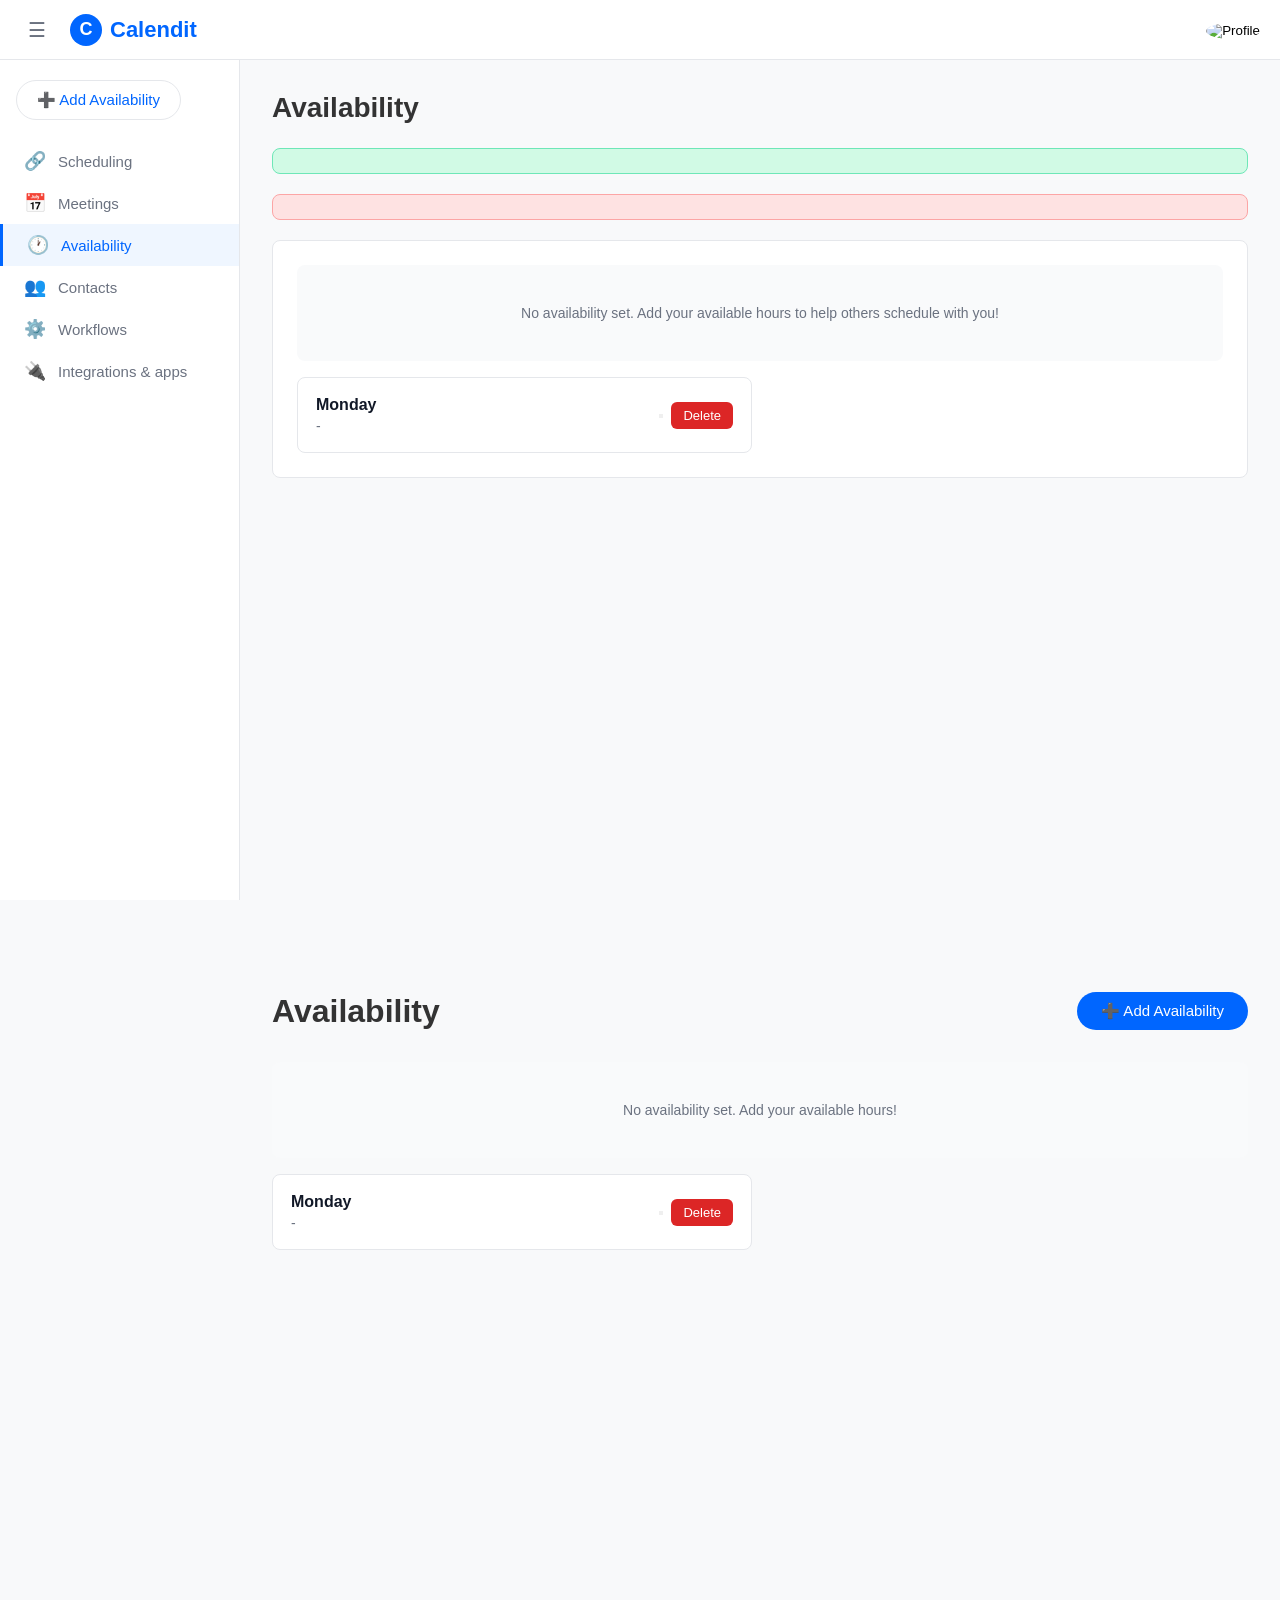
==== commit 404afbc2: "merge conflict solved." ====
--- a/src/main/resources/templates/availability.html
+++ b/src/main/resources/templates/availability.html
@@ -1,223 +1,441 @@
 <!DOCTYPE html>
-<html xmlns:th="http://www.thymeleaf.org">
+<html xmlns:th="http://www.thymeleaf.org" xmlns:sec="http://www.thymeleaf.org/extras/spring-security">
 <head>
     <meta charset="UTF-8">
+    <meta name="viewport" content="width=device-width, initial-scale=1.0">
     <title>Availability - Calendit</title>
-    <link rel="stylesheet" th:href="@{/css/styles.css}">
     <style>
+        * {
+            margin: 0;
+            padding: 0;
+            box-sizing: border-box;
+        }
+
         body {
-            background: #f5f6fa;
-            font-family: 'Segoe UI', Arial, sans-serif;
-            color: #22223b;
+            font-family: -apple-system, BlinkMacSystemFont, 'Segoe UI', Roboto, 'Helvetica Neue', Arial, sans-serif;
+            background-color: #f8f9fa;
+            color: #333;
         }
 
         .navbar {
-            background: #ffffff;
-            box-shadow: 0 1px 8px rgba(80,80,116,0.05);
-            padding: 1rem 2rem;
-            display: flex;
-            align-items: center;
+            background-color: #fff;
+            border-bottom: 1px solid #e5e7eb;
+            padding: 12px 20px;
+            display: flex;
             justify-content: space-between;
+            align-items: center;
+            position: fixed;
+            top: 0;
+            left: 0;
+            right: 0;
+            z-index: 100;
+            height: 60px;
+        }
+
+        .navbar-left {
+            display: flex;
+            align-items: center;
+            gap: 16px;
         }
 
         .logo {
             display: flex;
             align-items: center;
-            font-size: 1.4rem;
-            font-weight: bold;
             gap: 8px;
-            color: #525ddc;
+            font-size: 22px;
+            font-weight: 600;
+            color: #0066ff;
         }
 
         .logo-icon {
-            background: #525ddc;
-            color: white;
-            border-radius: 50%;
             width: 32px;
             height: 32px;
+            background: #0066ff;
+            border-radius: 50%;
             display: flex;
             align-items: center;
             justify-content: center;
-            font-size: 1.2rem;
-        }
-
-        .btn-primary {
-            background: #525ddc;
-            color: #fff;
+            color: white;
+            font-size: 18px;
+        }
+
+        .collapse-btn {
+            background: none;
             border: none;
-            padding: 0.7rem 1.5rem;
-            border-radius: 6px;
-            font-size: 1rem;
+            font-size: 20px;
+            cursor: pointer;
+            padding: 8px;
+            color: #6b7280;
+        }
+
+        .navbar-right {
+            display: flex;
+            align-items: center;
+            gap: 16px;
+        }
+
+        .profile-pic {
+            width: 36px;
+            height: 36px;
+            border-radius: 50%;
+            cursor: pointer;
+            object-fit: cover;
+        }
+
+        .dropdown {
+            position: relative;
+        }
+
+        .dropdown-toggle {
+            background: none;
+            border: none;
+            cursor: pointer;
+            padding: 0;
+        }
+
+        .dropdown-menu {
+            display: none;
+            position: absolute;
+            right: 0;
+            top: 45px;
+            background: white;
+            border: 1px solid #e5e7eb;
+            border-radius: 8px;
+            box-shadow: 0 4px 12px rgba(0,0,0,0.1);
+            min-width: 200px;
+            z-index: 1000;
+        }
+
+        .dropdown-menu.show {
+            display: block;
+        }
+
+        .user-name {
+            padding: 12px 16px;
+            border-bottom: 1px solid #e5e7eb;
             font-weight: 600;
-            cursor: pointer;
-            transition: background 0.2s;
-        }
-        .btn-primary:hover {
-            background: #3035b7;
-        }
-        .btn-secondary {
-            background: #f3f4fc;
-            color: #525ddc;
-            border: 1px solid #dbeafe;
-            padding: 0.7rem 1.5rem;
-            border-radius: 6px;
-            font-size: 1rem;
+            color: #111827;
+        }
+
+        .dropdown-item {
+            display: block;
+            width: 100%;
+            padding: 10px 16px;
+            text-align: left;
+            background: none;
+            border: none;
+            color: #374151;
+            cursor: pointer;
+            text-decoration: none;
+            font-size: 14px;
+        }
+
+        .dropdown-item:hover {
+            background: #f9fafb;
+        }
+
+        .layout {
+            display: flex;
+            margin-top: 60px;
+            height: calc(100vh - 60px);
+        }
+
+        .sidebar {
+            width: 240px;
+            background: #fff;
+            border-right: 1px solid #e5e7eb;
+            padding: 20px 0;
+            overflow-y: auto;
+        }
+
+        .sidebar.collapsed {
+            margin-left: -240px;
+        }
+
+        .create-btn {
+            background: #fff;
+            border: 1px solid #e5e7eb;
+            border-radius: 50px;
+            padding: 10px 20px;
+            margin: 0 16px 20px;
+            cursor: pointer;
+            display: flex;
+            align-items: center;
+            justify-content: center;
+            gap: 8px;
+            font-size: 15px;
             font-weight: 500;
-            cursor: pointer;
-        }
-        .btn-danger {
-            background: #fa1e4e;
-            color: #fff;
-            border: none;
-            padding: 0.6rem 1.2rem;
-            border-radius: 5px;
-            font-weight: bold;
-            font-size: 1rem;
-            transition: background 0.1s;
-        }
-        .btn-danger:hover {
-            background: #ce0037;
-        }
-
-        .btn-small {
-            font-size: 0.9rem;
-            padding: 0.4rem 1.1rem;
-        }
-
-        .container {
+            color: #0066ff;
+        }
+
+        .create-btn:hover {
+            background: #f9fafb;
+        }
+
+        .sidebar-menu {
+            list-style: none;
+        }
+
+        .sidebar-item {
+            padding: 10px 24px;
+            display: flex;
+            align-items: center;
+            gap: 12px;
+            color: #6b7280;
+            cursor: pointer;
+            font-size: 15px;
+            transition: all 0.2s;
+        }
+
+        .sidebar-item:hover {
+            background: #f9fafb;
+            color: #111827;
+        }
+
+        .sidebar-item.active {
+            color: #0066ff;
+            background: #eff6ff;
+            border-left: 3px solid #0066ff;
+        }
+
+        .sidebar-item a {
+            text-decoration: none;
+            color: inherit;
+            display: flex;
+            align-items: center;
+            gap: 12px;
+        }
+
+        .sidebar-item-icon {
+            font-size: 18px;
+        }
+
+        .main-content {
+            flex: 1;
+            overflow-y: auto;
+            padding: 32px 40px;
+        }
+
+        .content-header {
+            display: flex;
+            justify-content: space-between;
+            align-items: center;
+            margin-bottom: 24px;
+        }
+
+        .content-header h1 {
+            font-size: 28px;
+            font-weight: 600;
+        }
+
+        .card-section {
             background: white;
-            border-radius: 14px;
-            box-shadow: 0 2px 16px rgba(33,37,41,0.06);
-        }
-
-        .card {
-            background: #fff;
-            border-radius: 12px;
-            padding: 2rem;
-            box-shadow: 0 1px 6px rgba(90,99,120,0.06);
-            margin-bottom: 2rem;
-        }
-
-        .empty-state {
-            color: #7a7a9d;
-            font-style: italic;
-            padding: 1.5rem 0;
+            border: 1px solid #e5e7eb;
+            border-radius: 8px;
+            padding: 24px;
+            margin-bottom: 24px;
         }
 
         .availability-grid {
             display: grid;
-            grid-template-columns: repeat(auto-fit, minmax(330px, 1fr));
-            gap: 1.5rem;
-            margin-top: 2rem;
-        }
+            grid-template-columns: repeat(auto-fill, minmax(350px, 1fr));
+            gap: 16px;
+            margin-top: 16px;
+        }
+
         .availability-card {
-            background: #f8f8fc;
-            border-radius: 12px;
-            box-shadow: 0 1px 8px rgba(80,80,116,0.08);
-            padding: 1.8rem 1rem;
+            background: white;
+            padding: 18px;
+            border-radius: 8px;
+            border: 1px solid #e5e7eb;
             display: flex;
             justify-content: space-between;
             align-items: center;
-            border: 1px solid #ececfb;
-            transition: box-shadow 0.2s, border 0.2s;
-        }
+            transition: all 0.2s;
+        }
+
         .availability-card:hover {
-            border: 1.5px solid #525ddc;
-            box-shadow: 0 2px 20px rgba(73, 91, 160, 0.18);
-        }
+            box-shadow: 0 2px 8px rgba(0,0,0,0.08);
+        }
+
         .day-name {
-            font-weight: 700;
-            font-size: 1.15rem;
-            color: #44446c;
-            margin-bottom: 0.5rem;
-        }
+            font-weight: 600;
+            font-size: 16px;
+            color: #111827;
+            margin-bottom: 4px;
+        }
+
         .time-range {
-            color: #4c4c75;
-            font-size: 1.02rem;
-            letter-spacing: 0.03em;
-        }
-        .actions button {
-            margin-left: 0.7rem;
+            color: #6b7280;
+            font-size: 14px;
+        }
+
+        .actions {
+            display: flex;
+            gap: 8px;
+        }
+
+        .btn-toggle {
+            background: #f3f4f6;
+            color: #0066ff;
+            border: 1px solid #e5e7eb;
+            border-radius: 6px;
+            padding: 6px 12px;
+            font-size: 13px;
+            cursor: pointer;
+        }
+
+        .btn-toggle:hover {
+            background: #e5e7eb;
+        }
+
+        .btn-toggle.disabled {
+            background: #fee2e2;
+            color: #991b1b;
+        }
+
+        .btn-danger {
+            background: #dc2626;
+            color: white;
+            border: none;
+            border-radius: 6px;
+            padding: 6px 12px;
+            font-size: 13px;
+            cursor: pointer;
+        }
+
+        .btn-danger:hover {
+            background: #b91c1c;
+        }
+
+        .empty-state {
+            text-align: center;
+            color: #6b7280;
+            padding: 40px 20px;
+            background: #f9fafb;
+            border-radius: 8px;
+            font-size: 14px;
+        }
+
+        .alert {
+            padding: 12px 16px;
+            border-radius: 8px;
+            margin-bottom: 20px;
+        }
+
+        .alert-success {
+            background: #d1fae5;
+            color: #065f46;
+            border: 1px solid #6ee7b7;
+        }
+
+        .alert-danger {
+            background: #fee2e2;
+            color: #991b1b;
+            border: 1px solid #fca5a5;
         }
 
         .overlay {
             display: none;
             position: fixed;
-            inset: 0;
-            background: rgba(50,52,95, 0.23);
-            z-index: 520;
+            top: 60px;
+            left: 0;
+            right: 0;
+            bottom: 0;
+            background: rgba(0,0,0,0.3);
+            z-index: 80;
+        }
+
+        .overlay.show {
+            display: block;
         }
 
         .sidebar-panel {
-            display: none;
             position: fixed;
+            right: -500px;
+            top: 60px;
+            width: 480px;
+            height: calc(100vh - 60px);
+            background: white;
+            box-shadow: -2px 0 8px rgba(0,0,0,0.1);
+            transition: right 0.3s;
+            z-index: 90;
+            overflow-y: auto;
+        }
+
+        .sidebar-panel.open {
             right: 0;
-            top: 0;
-            height: 100vh;
-            width: 390px;
-            background: #fff;
-            box-shadow: -4px 0 32px rgba(67,79,148,0.14);
-            z-index: 530;
-            padding: 2rem 1.5rem;
-            border-top-left-radius: 20px;
-            border-bottom-left-radius: 20px;
-            animation: slideIn 0.23s;
-        }
-
-        @keyframes slideIn {
-            from { right: -400px; opacity: 0; }
-            to   { right: 0; opacity: 1; }
-        }
+        }
+
         .panel-header {
+            padding: 24px;
+            border-bottom: 1px solid #e5e7eb;
             display: flex;
             justify-content: space-between;
             align-items: center;
         }
+
         .close-panel-btn {
-            background: transparent;
+            background: none;
             border: none;
-            font-size: 1.5rem;
-            color: #d73b5c;
-            cursor: pointer;
-        }
+            font-size: 24px;
+            cursor: pointer;
+            color: #6b7280;
+        }
+
         .panel-content {
-            margin: 1.3rem 0 1.6rem 0;
-        }
+            padding: 24px;
+        }
+
         .panel-section {
-            margin-bottom: 1.1rem;
-        }
-        .panel-section label {
-            font-weight: 500;
-            color: #383a59;
-            margin-bottom: 0.2rem;
-            display: block;
-        }
+            margin-bottom: 20px;
+        }
+
+        .panel-section-label {
+            font-size: 12px;
+            font-weight: 600;
+            color: #6b7280;
+            text-transform: uppercase;
+            margin-bottom: 8px;
+            letter-spacing: 0.5px;
+        }
+
         .form-input {
             width: 100%;
-            padding: 0.7rem 1rem;
-            border: 1px solid #dbeafe;
-            border-radius: 7px;
-            font-size: 1.04rem;
-            background: #f6f8fa;
-            margin-top: 0.2rem;
-        }
+            padding: 10px 12px;
+            border: 1px solid #e5e7eb;
+            border-radius: 6px;
+            font-size: 14px;
+            font-family: inherit;
+        }
+
         .form-input:focus {
             outline: none;
-            border-color: #525ddc;
-        }
+            border-color: #0066ff;
+            box-shadow: 0 0 0 3px rgba(0, 102, 255, 0.1);
+        }
+
         .panel-footer {
-            margin-top: 2rem;
-        }
-
-        @media (max-width: 700px) {
-            .container {
-                padding: 0.7rem !important;
-            }
-            .sidebar-panel {
-                width: 95vw;
-                border-radius: 0 !important;
-                padding: 1.5rem 1rem;
-            }
+            padding: 20px 24px;
+            border-top: 1px solid #e5e7eb;
+            display: flex;
+            justify-content: flex-end;
+            gap: 12px;
+        }
+
+        .btn-primary {
+            background: #0066ff;
+            color: white;
+            border: none;
+            border-radius: 50px;
+            padding: 10px 24px;
+            font-size: 15px;
+            font-weight: 500;
+            cursor: pointer;
+        }
+
+        .btn-primary:hover {
+            background: #0052cc;
         }
         /* Layout for Navbar + Sidebar + Main content */
 .layout {
@@ -252,6 +470,120 @@
     <link rel="stylesheet" th:href="@{/css/sidebar.css}">
 </head>
 <body>
+<!-- Navbar -->
+<nav class="navbar">
+    <div class="navbar-left">
+        <button class="collapse-btn" onclick="toggleSidebar()">☰</button>
+        <div class="logo">
+            <div class="logo-icon">C</div>
+            Calendit
+        </div>
+    </div>
+    <div class="navbar-right">
+        <div sec:authorize="isAuthenticated()">
+            <div class="dropdown">
+                <button class="dropdown-toggle" onclick="toggleDropdown()">
+                    <img th:src="${picture}" alt="Profile" class="profile-pic">
+                </button>
+                <div id="dropdownMenu" class="dropdown-menu">
+                    <p class="user-name" th:text="${name}">User</p>
+                    <form th:action="@{/logout}" method="post" style="margin: 0;">
+                        <button type="submit" class="dropdown-item logout-btn">Logout</button>
+                    </form>
+                </div>
+            </div>
+        </div>
+    </div>
+</nav>
+
+<!-- Layout -->
+<div class="layout">
+    <!-- Sidebar -->
+    <aside class="sidebar" id="sidebar">
+        <button class="create-btn" onclick="openAvailabilityForm()">
+            ➕ Add Availability
+        </button>
+
+        <ul class="sidebar-menu">
+            <li class="sidebar-item">
+                <a th:href="@{/dashboard}">
+                    <span class="sidebar-item-icon">🔗</span>
+                    Scheduling
+                </a>
+            </li>
+            <li class="sidebar-item">
+                <a th:href="@{/meetings}">
+                    <span class="sidebar-item-icon">📅</span>
+                    Meetings
+                </a>
+            </li>
+            <li class="sidebar-item active">
+                <a th:href="@{/availability}">
+                    <span class="sidebar-item-icon">🕐</span>
+                    Availability
+                </a>
+            </li>
+            <li class="sidebar-item">
+                <span class="sidebar-item-icon">👥</span>
+                Contacts
+            </li>
+            <li class="sidebar-item">
+                <span class="sidebar-item-icon">⚙️</span>
+                Workflows
+            </li>
+            <li class="sidebar-item">
+                <a th:href="@{/integrations}">
+                    <span class="sidebar-item-icon">🔌</span>
+                    Integrations & apps
+                </a>
+            </li>
+        </ul>
+    </aside>
+
+    <!-- Main Content -->
+    <main class="main-content">
+        <div class="content-header">
+            <h1>Availability</h1>
+        </div>
+
+        <!-- Success/Error Messages -->
+        <div th:if="${success}" class="alert alert-success" th:text="${success}"></div>
+        <div th:if="${error}" class="alert alert-danger" th:text="${error}"></div>
+
+        <!-- Availability List -->
+        <div class="card-section">
+            <div th:if="${#lists.isEmpty(schedules)}">
+                <p class="empty-state">No availability set. Add your available hours to help others schedule with you!</p>
+            </div>
+
+            <div th:if="${!#lists.isEmpty(schedules)}" class="availability-grid">
+                <div th:each="schedule : ${schedules}" class="availability-card">
+                    <div>
+                        <div class="day-name" th:text="${schedule.dayOfWeek}">Monday</div>
+                        <div class="time-range">
+                            <span th:text="${#temporals.format(schedule.startTime, 'hh:mm a')}"></span>
+                            -
+                            <span th:text="${#temporals.format(schedule.endTime, 'hh:mm a')}"></span>
+                        </div>
+                    </div>
+                    <div class="actions">
+                        <form th:action="@{/availability/toggle/{id}(id=${schedule.id})}" method="post" style="display: inline;">
+                            <button type="submit" th:class="${schedule.enabled} ? 'btn-toggle' : 'btn-toggle disabled'">
+                                <span th:text="${schedule.enabled} ? '✓ Enabled' : '✗ Disabled'"></span>
+                            </button>
+                        </form>
+                        <form th:action="@{/availability/delete/{id}(id=${schedule.id})}" method="post" style="display: inline;">
+                            <button type="submit" class="btn-danger" onclick="return confirm('Delete this availability?')">Delete</button>
+                        </form>
+                    </div>
+                </div>
+            </div>
+        </div>
+    </main>
+</div>
+
+<!-- Add Availability Form Overlay -->
+<div class="overlay" id="availabilityOverlay" onclick="closeAvailabilityForm()"></div>
 <!-- 🔹 Navbar Fragment -->
 <div th:replace="fragments/navbar :: navbar"></div>
 
@@ -313,10 +645,10 @@
         <button class="close-panel-btn" onclick="closeAvailabilityForm()">✕</button>
     </div>
 
-    <form th:action="@{/availability/add}" method="post">
+    <form th:action="@{/availability/add}" method="post" id="availabilityForm">
         <div class="panel-content">
             <div class="panel-section">
-                <label for="dayOfWeek">Day of Week</label>
+                <label for="dayOfWeek" class="panel-section-label">Day of Week</label>
                 <select id="dayOfWeek" name="dayOfWeek" required class="form-input">
                     <option value="">Select day</option>
                     <option value="MONDAY">Monday</option>
@@ -330,21 +662,61 @@
             </div>
 
             <div class="panel-section">
-                <label for="startTime">Start Time</label>
+                <label for="startTime" class="panel-section-label">Start Time</label>
                 <input type="time" id="startTime" name="startTime" required class="form-input">
             </div>
 
             <div class="panel-section">
-                <label for="endTime">End Time</label>
+                <label for="endTime" class="panel-section-label">End Time</label>
                 <input type="time" id="endTime" name="endTime" required class="form-input">
+                <small style="color: #6b7280; margin-top: 4px; display: block;">Must be after start time</small>
             </div>
         </div>
 
         <div class="panel-footer">
+            <button type="button" class="btn-secondary" onclick="closeAvailabilityForm()">Cancel</button>
             <button type="submit" class="btn-primary">Add Availability</button>
         </div>
     </form>
 </div>
+
+<script>
+    function toggleSidebar() {
+        document.getElementById('sidebar').classList.toggle('collapsed');
+    }
+
+    function openAvailabilityForm() {
+        document.getElementById('availabilityPanel').classList.add('open');
+        document.getElementById('availabilityOverlay').classList.add('show');
+    }
+
+    function closeAvailabilityForm() {
+        document.getElementById('availabilityPanel').classList.remove('open');
+        document.getElementById('availabilityOverlay').classList.remove('show');
+    }
+
+    function toggleDropdown() {
+        const dropdownMenu = document.getElementById('dropdownMenu');
+        dropdownMenu.classList.toggle('show');
+    }
+
+    window.addEventListener('click', function(e) {
+        if (!e.target.closest('.dropdown')) {
+            document.querySelectorAll('.dropdown-menu').forEach(menu => menu.classList.remove('show'));
+        }
+    });
+
+    // Validate end time > start time
+    document.getElementById('availabilityForm').addEventListener('submit', function(e) {
+        const startTime = document.getElementById('startTime').value;
+        const endTime = document.getElementById('endTime').value;
+
+        if (endTime <= startTime) {
+            e.preventDefault();
+            alert('End time must be after start time!');
+        }
+    });
+</script>
 <script th:src="@{/js/main.js}"></script>
 </body>
 </html>
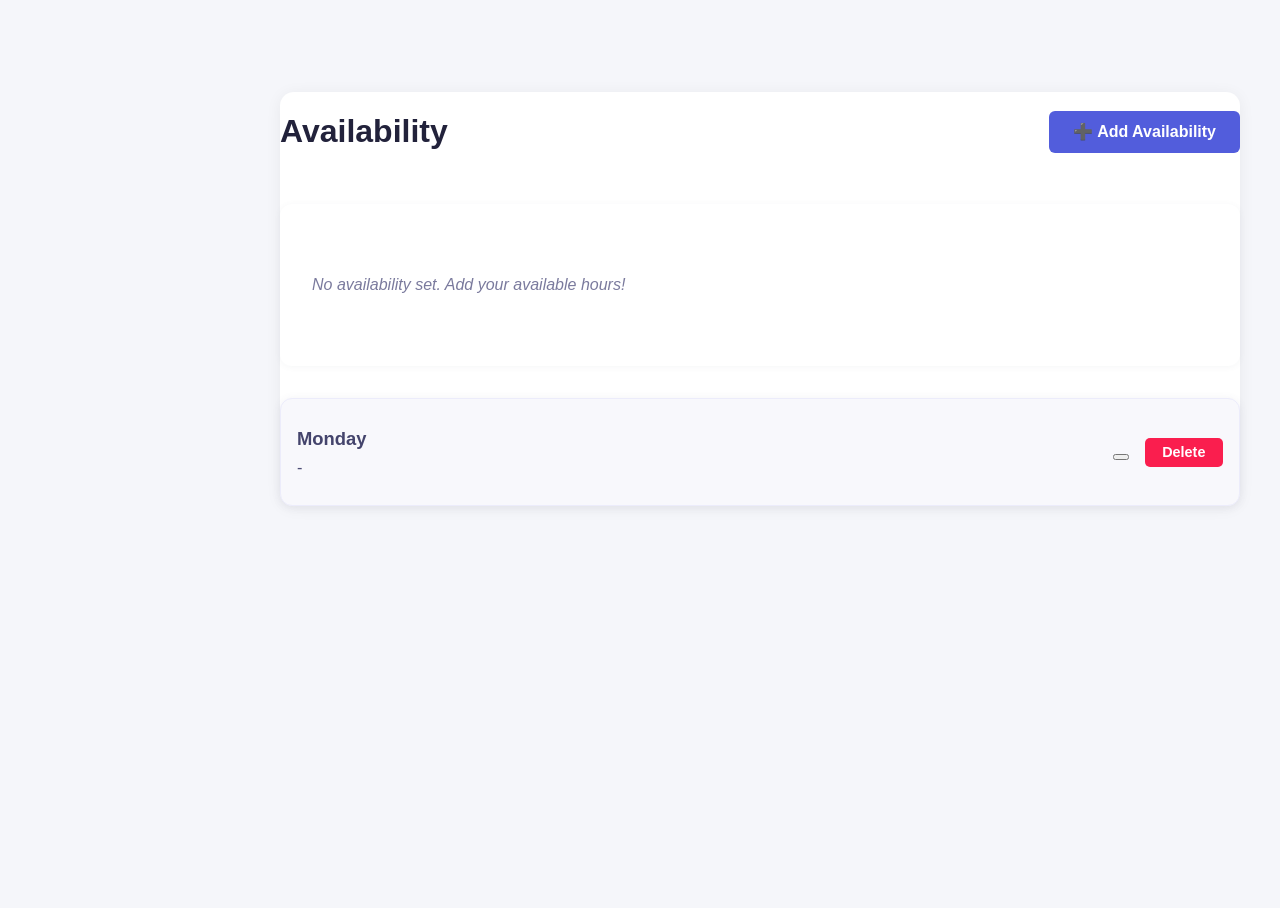
==== commit afacc710: "reuse the pages." ====
--- a/src/main/resources/templates/availability.html
+++ b/src/main/resources/templates/availability.html
@@ -1,441 +1,223 @@
 <!DOCTYPE html>
-<html xmlns:th="http://www.thymeleaf.org" xmlns:sec="http://www.thymeleaf.org/extras/spring-security">
+<html xmlns:th="http://www.thymeleaf.org">
 <head>
     <meta charset="UTF-8">
-    <meta name="viewport" content="width=device-width, initial-scale=1.0">
     <title>Availability - Calendit</title>
+    <link rel="stylesheet" th:href="@{/css/styles.css}">
     <style>
-        * {
-            margin: 0;
-            padding: 0;
-            box-sizing: border-box;
-        }
-
         body {
-            font-family: -apple-system, BlinkMacSystemFont, 'Segoe UI', Roboto, 'Helvetica Neue', Arial, sans-serif;
-            background-color: #f8f9fa;
-            color: #333;
+            background: #f5f6fa;
+            font-family: 'Segoe UI', Arial, sans-serif;
+            color: #22223b;
         }
 
         .navbar {
-            background-color: #fff;
-            border-bottom: 1px solid #e5e7eb;
-            padding: 12px 20px;
-            display: flex;
+            background: #ffffff;
+            box-shadow: 0 1px 8px rgba(80,80,116,0.05);
+            padding: 1rem 2rem;
+            display: flex;
+            align-items: center;
             justify-content: space-between;
-            align-items: center;
-            position: fixed;
-            top: 0;
-            left: 0;
-            right: 0;
-            z-index: 100;
-            height: 60px;
-        }
-
-        .navbar-left {
-            display: flex;
-            align-items: center;
-            gap: 16px;
         }
 
         .logo {
             display: flex;
             align-items: center;
+            font-size: 1.4rem;
+            font-weight: bold;
             gap: 8px;
-            font-size: 22px;
-            font-weight: 600;
-            color: #0066ff;
+            color: #525ddc;
         }
 
         .logo-icon {
+            background: #525ddc;
+            color: white;
+            border-radius: 50%;
             width: 32px;
             height: 32px;
-            background: #0066ff;
-            border-radius: 50%;
             display: flex;
             align-items: center;
             justify-content: center;
-            color: white;
-            font-size: 18px;
-        }
-
-        .collapse-btn {
-            background: none;
+            font-size: 1.2rem;
+        }
+
+        .btn-primary {
+            background: #525ddc;
+            color: #fff;
             border: none;
-            font-size: 20px;
+            padding: 0.7rem 1.5rem;
+            border-radius: 6px;
+            font-size: 1rem;
+            font-weight: 600;
             cursor: pointer;
-            padding: 8px;
-            color: #6b7280;
-        }
-
-        .navbar-right {
-            display: flex;
-            align-items: center;
-            gap: 16px;
-        }
-
-        .profile-pic {
-            width: 36px;
-            height: 36px;
-            border-radius: 50%;
+            transition: background 0.2s;
+        }
+        .btn-primary:hover {
+            background: #3035b7;
+        }
+        .btn-secondary {
+            background: #f3f4fc;
+            color: #525ddc;
+            border: 1px solid #dbeafe;
+            padding: 0.7rem 1.5rem;
+            border-radius: 6px;
+            font-size: 1rem;
+            font-weight: 500;
             cursor: pointer;
-            object-fit: cover;
-        }
-
-        .dropdown {
-            position: relative;
-        }
-
-        .dropdown-toggle {
-            background: none;
+        }
+        .btn-danger {
+            background: #fa1e4e;
+            color: #fff;
             border: none;
-            cursor: pointer;
-            padding: 0;
-        }
-
-        .dropdown-menu {
-            display: none;
-            position: absolute;
-            right: 0;
-            top: 45px;
+            padding: 0.6rem 1.2rem;
+            border-radius: 5px;
+            font-weight: bold;
+            font-size: 1rem;
+            transition: background 0.1s;
+        }
+        .btn-danger:hover {
+            background: #ce0037;
+        }
+
+        .btn-small {
+            font-size: 0.9rem;
+            padding: 0.4rem 1.1rem;
+        }
+
+        .container {
             background: white;
-            border: 1px solid #e5e7eb;
-            border-radius: 8px;
-            box-shadow: 0 4px 12px rgba(0,0,0,0.1);
-            min-width: 200px;
-            z-index: 1000;
-        }
-
-        .dropdown-menu.show {
-            display: block;
-        }
-
-        .user-name {
-            padding: 12px 16px;
-            border-bottom: 1px solid #e5e7eb;
-            font-weight: 600;
-            color: #111827;
-        }
-
-        .dropdown-item {
-            display: block;
-            width: 100%;
-            padding: 10px 16px;
-            text-align: left;
-            background: none;
-            border: none;
-            color: #374151;
-            cursor: pointer;
-            text-decoration: none;
-            font-size: 14px;
-        }
-
-        .dropdown-item:hover {
-            background: #f9fafb;
-        }
-
-        .layout {
-            display: flex;
-            margin-top: 60px;
-            height: calc(100vh - 60px);
-        }
-
-        .sidebar {
-            width: 240px;
+            border-radius: 14px;
+            box-shadow: 0 2px 16px rgba(33,37,41,0.06);
+        }
+
+        .card {
             background: #fff;
-            border-right: 1px solid #e5e7eb;
-            padding: 20px 0;
-            overflow-y: auto;
-        }
-
-        .sidebar.collapsed {
-            margin-left: -240px;
-        }
-
-        .create-btn {
-            background: #fff;
-            border: 1px solid #e5e7eb;
-            border-radius: 50px;
-            padding: 10px 20px;
-            margin: 0 16px 20px;
-            cursor: pointer;
-            display: flex;
-            align-items: center;
-            justify-content: center;
-            gap: 8px;
-            font-size: 15px;
-            font-weight: 500;
-            color: #0066ff;
-        }
-
-        .create-btn:hover {
-            background: #f9fafb;
-        }
-
-        .sidebar-menu {
-            list-style: none;
-        }
-
-        .sidebar-item {
-            padding: 10px 24px;
-            display: flex;
-            align-items: center;
-            gap: 12px;
-            color: #6b7280;
-            cursor: pointer;
-            font-size: 15px;
-            transition: all 0.2s;
-        }
-
-        .sidebar-item:hover {
-            background: #f9fafb;
-            color: #111827;
-        }
-
-        .sidebar-item.active {
-            color: #0066ff;
-            background: #eff6ff;
-            border-left: 3px solid #0066ff;
-        }
-
-        .sidebar-item a {
-            text-decoration: none;
-            color: inherit;
-            display: flex;
-            align-items: center;
-            gap: 12px;
-        }
-
-        .sidebar-item-icon {
-            font-size: 18px;
-        }
-
-        .main-content {
-            flex: 1;
-            overflow-y: auto;
-            padding: 32px 40px;
-        }
-
-        .content-header {
-            display: flex;
-            justify-content: space-between;
-            align-items: center;
-            margin-bottom: 24px;
-        }
-
-        .content-header h1 {
-            font-size: 28px;
-            font-weight: 600;
-        }
-
-        .card-section {
-            background: white;
-            border: 1px solid #e5e7eb;
-            border-radius: 8px;
-            padding: 24px;
-            margin-bottom: 24px;
+            border-radius: 12px;
+            padding: 2rem;
+            box-shadow: 0 1px 6px rgba(90,99,120,0.06);
+            margin-bottom: 2rem;
+        }
+
+        .empty-state {
+            color: #7a7a9d;
+            font-style: italic;
+            padding: 1.5rem 0;
         }
 
         .availability-grid {
             display: grid;
-            grid-template-columns: repeat(auto-fill, minmax(350px, 1fr));
-            gap: 16px;
-            margin-top: 16px;
-        }
-
+            grid-template-columns: repeat(auto-fit, minmax(330px, 1fr));
+            gap: 1.5rem;
+            margin-top: 2rem;
+        }
         .availability-card {
-            background: white;
-            padding: 18px;
-            border-radius: 8px;
-            border: 1px solid #e5e7eb;
+            background: #f8f8fc;
+            border-radius: 12px;
+            box-shadow: 0 1px 8px rgba(80,80,116,0.08);
+            padding: 1.8rem 1rem;
             display: flex;
             justify-content: space-between;
             align-items: center;
-            transition: all 0.2s;
-        }
-
+            border: 1px solid #ececfb;
+            transition: box-shadow 0.2s, border 0.2s;
+        }
         .availability-card:hover {
-            box-shadow: 0 2px 8px rgba(0,0,0,0.08);
-        }
-
+            border: 1.5px solid #525ddc;
+            box-shadow: 0 2px 20px rgba(73, 91, 160, 0.18);
+        }
         .day-name {
-            font-weight: 600;
-            font-size: 16px;
-            color: #111827;
-            margin-bottom: 4px;
-        }
-
+            font-weight: 700;
+            font-size: 1.15rem;
+            color: #44446c;
+            margin-bottom: 0.5rem;
+        }
         .time-range {
-            color: #6b7280;
-            font-size: 14px;
-        }
-
-        .actions {
-            display: flex;
-            gap: 8px;
-        }
-
-        .btn-toggle {
-            background: #f3f4f6;
-            color: #0066ff;
-            border: 1px solid #e5e7eb;
-            border-radius: 6px;
-            padding: 6px 12px;
-            font-size: 13px;
-            cursor: pointer;
-        }
-
-        .btn-toggle:hover {
-            background: #e5e7eb;
-        }
-
-        .btn-toggle.disabled {
-            background: #fee2e2;
-            color: #991b1b;
-        }
-
-        .btn-danger {
-            background: #dc2626;
-            color: white;
-            border: none;
-            border-radius: 6px;
-            padding: 6px 12px;
-            font-size: 13px;
-            cursor: pointer;
-        }
-
-        .btn-danger:hover {
-            background: #b91c1c;
-        }
-
-        .empty-state {
-            text-align: center;
-            color: #6b7280;
-            padding: 40px 20px;
-            background: #f9fafb;
-            border-radius: 8px;
-            font-size: 14px;
-        }
-
-        .alert {
-            padding: 12px 16px;
-            border-radius: 8px;
-            margin-bottom: 20px;
-        }
-
-        .alert-success {
-            background: #d1fae5;
-            color: #065f46;
-            border: 1px solid #6ee7b7;
-        }
-
-        .alert-danger {
-            background: #fee2e2;
-            color: #991b1b;
-            border: 1px solid #fca5a5;
+            color: #4c4c75;
+            font-size: 1.02rem;
+            letter-spacing: 0.03em;
+        }
+        .actions button {
+            margin-left: 0.7rem;
         }
 
         .overlay {
             display: none;
             position: fixed;
-            top: 60px;
-            left: 0;
+            inset: 0;
+            background: rgba(50,52,95, 0.23);
+            z-index: 520;
+        }
+
+        .sidebar-panel {
+            display: none;
+            position: fixed;
             right: 0;
-            bottom: 0;
-            background: rgba(0,0,0,0.3);
-            z-index: 80;
-        }
-
-        .overlay.show {
+            top: 0;
+            height: 100vh;
+            width: 390px;
+            background: #fff;
+            box-shadow: -4px 0 32px rgba(67,79,148,0.14);
+            z-index: 530;
+            padding: 2rem 1.5rem;
+            border-top-left-radius: 20px;
+            border-bottom-left-radius: 20px;
+            animation: slideIn 0.23s;
+        }
+
+        @keyframes slideIn {
+            from { right: -400px; opacity: 0; }
+            to   { right: 0; opacity: 1; }
+        }
+        .panel-header {
+            display: flex;
+            justify-content: space-between;
+            align-items: center;
+        }
+        .close-panel-btn {
+            background: transparent;
+            border: none;
+            font-size: 1.5rem;
+            color: #d73b5c;
+            cursor: pointer;
+        }
+        .panel-content {
+            margin: 1.3rem 0 1.6rem 0;
+        }
+        .panel-section {
+            margin-bottom: 1.1rem;
+        }
+        .panel-section label {
+            font-weight: 500;
+            color: #383a59;
+            margin-bottom: 0.2rem;
             display: block;
         }
-
-        .sidebar-panel {
-            position: fixed;
-            right: -500px;
-            top: 60px;
-            width: 480px;
-            height: calc(100vh - 60px);
-            background: white;
-            box-shadow: -2px 0 8px rgba(0,0,0,0.1);
-            transition: right 0.3s;
-            z-index: 90;
-            overflow-y: auto;
-        }
-
-        .sidebar-panel.open {
-            right: 0;
-        }
-
-        .panel-header {
-            padding: 24px;
-            border-bottom: 1px solid #e5e7eb;
-            display: flex;
-            justify-content: space-between;
-            align-items: center;
-        }
-
-        .close-panel-btn {
-            background: none;
-            border: none;
-            font-size: 24px;
-            cursor: pointer;
-            color: #6b7280;
-        }
-
-        .panel-content {
-            padding: 24px;
-        }
-
-        .panel-section {
-            margin-bottom: 20px;
-        }
-
-        .panel-section-label {
-            font-size: 12px;
-            font-weight: 600;
-            color: #6b7280;
-            text-transform: uppercase;
-            margin-bottom: 8px;
-            letter-spacing: 0.5px;
-        }
-
         .form-input {
             width: 100%;
-            padding: 10px 12px;
-            border: 1px solid #e5e7eb;
-            border-radius: 6px;
-            font-size: 14px;
-            font-family: inherit;
-        }
-
+            padding: 0.7rem 1rem;
+            border: 1px solid #dbeafe;
+            border-radius: 7px;
+            font-size: 1.04rem;
+            background: #f6f8fa;
+            margin-top: 0.2rem;
+        }
         .form-input:focus {
             outline: none;
-            border-color: #0066ff;
-            box-shadow: 0 0 0 3px rgba(0, 102, 255, 0.1);
-        }
-
+            border-color: #525ddc;
+        }
         .panel-footer {
-            padding: 20px 24px;
-            border-top: 1px solid #e5e7eb;
-            display: flex;
-            justify-content: flex-end;
-            gap: 12px;
-        }
-
-        .btn-primary {
-            background: #0066ff;
-            color: white;
-            border: none;
-            border-radius: 50px;
-            padding: 10px 24px;
-            font-size: 15px;
-            font-weight: 500;
-            cursor: pointer;
-        }
-
-        .btn-primary:hover {
-            background: #0052cc;
+            margin-top: 2rem;
+        }
+
+        @media (max-width: 700px) {
+            .container {
+                padding: 0.7rem !important;
+            }
+            .sidebar-panel {
+                width: 95vw;
+                border-radius: 0 !important;
+                padding: 1.5rem 1rem;
+            }
         }
         /* Layout for Navbar + Sidebar + Main content */
 .layout {
@@ -470,120 +252,6 @@
     <link rel="stylesheet" th:href="@{/css/sidebar.css}">
 </head>
 <body>
-<!-- Navbar -->
-<nav class="navbar">
-    <div class="navbar-left">
-        <button class="collapse-btn" onclick="toggleSidebar()">☰</button>
-        <div class="logo">
-            <div class="logo-icon">C</div>
-            Calendit
-        </div>
-    </div>
-    <div class="navbar-right">
-        <div sec:authorize="isAuthenticated()">
-            <div class="dropdown">
-                <button class="dropdown-toggle" onclick="toggleDropdown()">
-                    <img th:src="${picture}" alt="Profile" class="profile-pic">
-                </button>
-                <div id="dropdownMenu" class="dropdown-menu">
-                    <p class="user-name" th:text="${name}">User</p>
-                    <form th:action="@{/logout}" method="post" style="margin: 0;">
-                        <button type="submit" class="dropdown-item logout-btn">Logout</button>
-                    </form>
-                </div>
-            </div>
-        </div>
-    </div>
-</nav>
-
-<!-- Layout -->
-<div class="layout">
-    <!-- Sidebar -->
-    <aside class="sidebar" id="sidebar">
-        <button class="create-btn" onclick="openAvailabilityForm()">
-            ➕ Add Availability
-        </button>
-
-        <ul class="sidebar-menu">
-            <li class="sidebar-item">
-                <a th:href="@{/dashboard}">
-                    <span class="sidebar-item-icon">🔗</span>
-                    Scheduling
-                </a>
-            </li>
-            <li class="sidebar-item">
-                <a th:href="@{/meetings}">
-                    <span class="sidebar-item-icon">📅</span>
-                    Meetings
-                </a>
-            </li>
-            <li class="sidebar-item active">
-                <a th:href="@{/availability}">
-                    <span class="sidebar-item-icon">🕐</span>
-                    Availability
-                </a>
-            </li>
-            <li class="sidebar-item">
-                <span class="sidebar-item-icon">👥</span>
-                Contacts
-            </li>
-            <li class="sidebar-item">
-                <span class="sidebar-item-icon">⚙️</span>
-                Workflows
-            </li>
-            <li class="sidebar-item">
-                <a th:href="@{/integrations}">
-                    <span class="sidebar-item-icon">🔌</span>
-                    Integrations & apps
-                </a>
-            </li>
-        </ul>
-    </aside>
-
-    <!-- Main Content -->
-    <main class="main-content">
-        <div class="content-header">
-            <h1>Availability</h1>
-        </div>
-
-        <!-- Success/Error Messages -->
-        <div th:if="${success}" class="alert alert-success" th:text="${success}"></div>
-        <div th:if="${error}" class="alert alert-danger" th:text="${error}"></div>
-
-        <!-- Availability List -->
-        <div class="card-section">
-            <div th:if="${#lists.isEmpty(schedules)}">
-                <p class="empty-state">No availability set. Add your available hours to help others schedule with you!</p>
-            </div>
-
-            <div th:if="${!#lists.isEmpty(schedules)}" class="availability-grid">
-                <div th:each="schedule : ${schedules}" class="availability-card">
-                    <div>
-                        <div class="day-name" th:text="${schedule.dayOfWeek}">Monday</div>
-                        <div class="time-range">
-                            <span th:text="${#temporals.format(schedule.startTime, 'hh:mm a')}"></span>
-                            -
-                            <span th:text="${#temporals.format(schedule.endTime, 'hh:mm a')}"></span>
-                        </div>
-                    </div>
-                    <div class="actions">
-                        <form th:action="@{/availability/toggle/{id}(id=${schedule.id})}" method="post" style="display: inline;">
-                            <button type="submit" th:class="${schedule.enabled} ? 'btn-toggle' : 'btn-toggle disabled'">
-                                <span th:text="${schedule.enabled} ? '✓ Enabled' : '✗ Disabled'"></span>
-                            </button>
-                        </form>
-                        <form th:action="@{/availability/delete/{id}(id=${schedule.id})}" method="post" style="display: inline;">
-                            <button type="submit" class="btn-danger" onclick="return confirm('Delete this availability?')">Delete</button>
-                        </form>
-                    </div>
-                </div>
-            </div>
-        </div>
-    </main>
-</div>
-
-<!-- Add Availability Form Overlay -->
-<div class="overlay" id="availabilityOverlay" onclick="closeAvailabilityForm()"></div>
 <!-- 🔹 Navbar Fragment -->
 <div th:replace="fragments/navbar :: navbar"></div>
 
@@ -645,10 +313,10 @@
         <button class="close-panel-btn" onclick="closeAvailabilityForm()">✕</button>
     </div>
 
-    <form th:action="@{/availability/add}" method="post" id="availabilityForm">
+    <form th:action="@{/availability/add}" method="post">
         <div class="panel-content">
             <div class="panel-section">
-                <label for="dayOfWeek" class="panel-section-label">Day of Week</label>
+                <label for="dayOfWeek">Day of Week</label>
                 <select id="dayOfWeek" name="dayOfWeek" required class="form-input">
                     <option value="">Select day</option>
                     <option value="MONDAY">Monday</option>
@@ -662,61 +330,21 @@
             </div>
 
             <div class="panel-section">
-                <label for="startTime" class="panel-section-label">Start Time</label>
+                <label for="startTime">Start Time</label>
                 <input type="time" id="startTime" name="startTime" required class="form-input">
             </div>
 
             <div class="panel-section">
-                <label for="endTime" class="panel-section-label">End Time</label>
+                <label for="endTime">End Time</label>
                 <input type="time" id="endTime" name="endTime" required class="form-input">
-                <small style="color: #6b7280; margin-top: 4px; display: block;">Must be after start time</small>
             </div>
         </div>
 
         <div class="panel-footer">
-            <button type="button" class="btn-secondary" onclick="closeAvailabilityForm()">Cancel</button>
             <button type="submit" class="btn-primary">Add Availability</button>
         </div>
     </form>
 </div>
-
-<script>
-    function toggleSidebar() {
-        document.getElementById('sidebar').classList.toggle('collapsed');
-    }
-
-    function openAvailabilityForm() {
-        document.getElementById('availabilityPanel').classList.add('open');
-        document.getElementById('availabilityOverlay').classList.add('show');
-    }
-
-    function closeAvailabilityForm() {
-        document.getElementById('availabilityPanel').classList.remove('open');
-        document.getElementById('availabilityOverlay').classList.remove('show');
-    }
-
-    function toggleDropdown() {
-        const dropdownMenu = document.getElementById('dropdownMenu');
-        dropdownMenu.classList.toggle('show');
-    }
-
-    window.addEventListener('click', function(e) {
-        if (!e.target.closest('.dropdown')) {
-            document.querySelectorAll('.dropdown-menu').forEach(menu => menu.classList.remove('show'));
-        }
-    });
-
-    // Validate end time > start time
-    document.getElementById('availabilityForm').addEventListener('submit', function(e) {
-        const startTime = document.getElementById('startTime').value;
-        const endTime = document.getElementById('endTime').value;
-
-        if (endTime <= startTime) {
-            e.preventDefault();
-            alert('End time must be after start time!');
-        }
-    });
-</script>
 <script th:src="@{/js/main.js}"></script>
 </body>
-</html>
+</html>
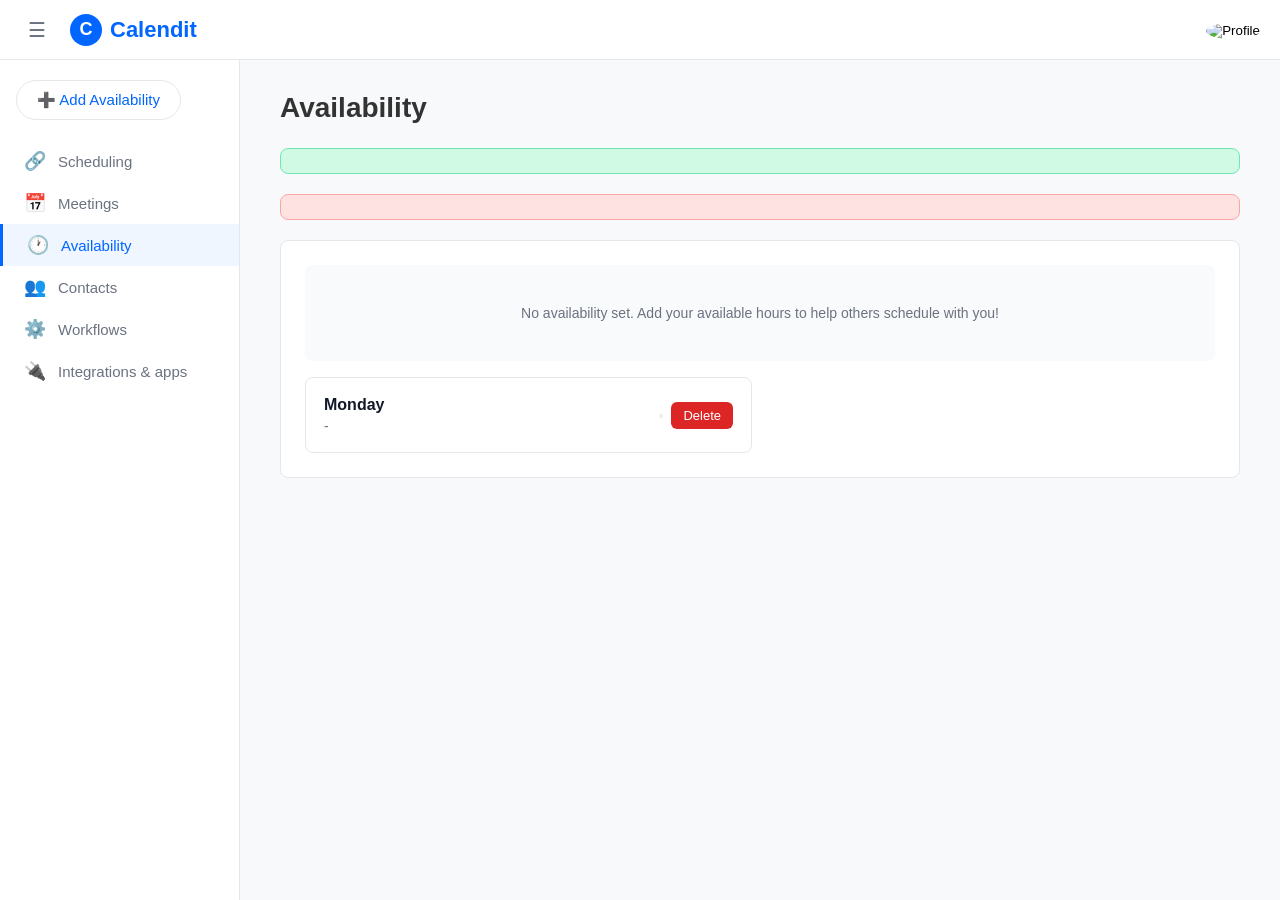
==== commit 034f228e: "availibility bug bix" ====
--- a/src/main/resources/templates/availability.html
+++ b/src/main/resources/templates/availability.html
@@ -1,279 +1,531 @@
 <!DOCTYPE html>
-<html xmlns:th="http://www.thymeleaf.org">
+<html xmlns:th="http://www.thymeleaf.org" xmlns:sec="http://www.thymeleaf.org/extras/spring-security">
 <head>
     <meta charset="UTF-8">
+    <meta name="viewport" content="width=device-width, initial-scale=1.0">
     <title>Availability - Calendit</title>
-    <link rel="stylesheet" th:href="@{/css/styles.css}">
     <style>
+        * {
+            margin: 0;
+            padding: 0;
+            box-sizing: border-box;
+        }
+
         body {
-            background: #f5f6fa;
-            font-family: 'Segoe UI', Arial, sans-serif;
-            color: #22223b;
+            font-family: -apple-system, BlinkMacSystemFont, 'Segoe UI', Roboto, 'Helvetica Neue', Arial, sans-serif;
+            background-color: #f8f9fa;
+            color: #333;
         }
 
         .navbar {
-            background: #ffffff;
-            box-shadow: 0 1px 8px rgba(80,80,116,0.05);
-            padding: 1rem 2rem;
-            display: flex;
-            align-items: center;
+            background-color: #fff;
+            border-bottom: 1px solid #e5e7eb;
+            padding: 12px 20px;
+            display: flex;
             justify-content: space-between;
+            align-items: center;
+            position: fixed;
+            top: 0;
+            left: 0;
+            right: 0;
+            z-index: 100;
+            height: 60px;
+        }
+
+        .navbar-left {
+            display: flex;
+            align-items: center;
+            gap: 16px;
         }
 
         .logo {
             display: flex;
             align-items: center;
-            font-size: 1.4rem;
-            font-weight: bold;
             gap: 8px;
-            color: #525ddc;
+            font-size: 22px;
+            font-weight: 600;
+            color: #0066ff;
         }
 
         .logo-icon {
-            background: #525ddc;
-            color: white;
-            border-radius: 50%;
             width: 32px;
             height: 32px;
+            background: #0066ff;
+            border-radius: 50%;
             display: flex;
             align-items: center;
             justify-content: center;
-            font-size: 1.2rem;
-        }
-
-        .btn-primary {
-            background: #525ddc;
-            color: #fff;
+            color: white;
+            font-size: 18px;
+        }
+
+        .collapse-btn {
+            background: none;
             border: none;
-            padding: 0.7rem 1.5rem;
-            border-radius: 6px;
-            font-size: 1rem;
+            font-size: 20px;
+            cursor: pointer;
+            padding: 8px;
+            color: #6b7280;
+        }
+
+        .navbar-right {
+            display: flex;
+            align-items: center;
+            gap: 16px;
+        }
+
+        .profile-pic {
+            width: 36px;
+            height: 36px;
+            border-radius: 50%;
+            cursor: pointer;
+            object-fit: cover;
+        }
+
+        .dropdown {
+            position: relative;
+        }
+
+        .dropdown-toggle {
+            background: none;
+            border: none;
+            cursor: pointer;
+            padding: 0;
+        }
+
+        .dropdown-menu {
+            display: none;
+            position: absolute;
+            right: 0;
+            top: 45px;
+            background: white;
+            border: 1px solid #e5e7eb;
+            border-radius: 8px;
+            box-shadow: 0 4px 12px rgba(0,0,0,0.1);
+            min-width: 200px;
+            z-index: 1000;
+        }
+
+        .dropdown-menu.show {
+            display: block;
+        }
+
+        .user-name {
+            padding: 12px 16px;
+            border-bottom: 1px solid #e5e7eb;
             font-weight: 600;
-            cursor: pointer;
-            transition: background 0.2s;
-        }
-        .btn-primary:hover {
-            background: #3035b7;
-        }
-        .btn-secondary {
-            background: #f3f4fc;
-            color: #525ddc;
-            border: 1px solid #dbeafe;
-            padding: 0.7rem 1.5rem;
-            border-radius: 6px;
-            font-size: 1rem;
+            color: #111827;
+        }
+
+        .dropdown-item {
+            display: block;
+            width: 100%;
+            padding: 10px 16px;
+            text-align: left;
+            background: none;
+            border: none;
+            color: #374151;
+            cursor: pointer;
+            text-decoration: none;
+            font-size: 14px;
+        }
+
+        .dropdown-item:hover {
+            background: #f9fafb;
+        }
+
+        .layout {
+            display: flex;
+            margin-top: 60px;
+            height: calc(100vh - 60px);
+        }
+
+        .sidebar {
+            width: 240px;
+            background: #fff;
+            border-right: 1px solid #e5e7eb;
+            padding: 20px 0;
+            overflow-y: auto;
+        }
+
+        .sidebar.collapsed {
+            margin-left: -240px;
+        }
+
+        .create-btn {
+            background: #fff;
+            border: 1px solid #e5e7eb;
+            border-radius: 50px;
+            padding: 10px 20px;
+            margin: 0 16px 20px;
+            cursor: pointer;
+            display: flex;
+            align-items: center;
+            justify-content: center;
+            gap: 8px;
+            font-size: 15px;
             font-weight: 500;
-            cursor: pointer;
-        }
-        .btn-danger {
-            background: #fa1e4e;
-            color: #fff;
-            border: none;
-            padding: 0.6rem 1.2rem;
-            border-radius: 5px;
-            font-weight: bold;
-            font-size: 1rem;
-            transition: background 0.1s;
-        }
-        .btn-danger:hover {
-            background: #ce0037;
-        }
-
-        .btn-small {
-            font-size: 0.9rem;
-            padding: 0.4rem 1.1rem;
-        }
-
-        .container {
+            color: #0066ff;
+        }
+
+        .create-btn:hover {
+            background: #f9fafb;
+        }
+
+        .sidebar-menu {
+            list-style: none;
+        }
+
+        .sidebar-item {
+            padding: 10px 24px;
+            display: flex;
+            align-items: center;
+            gap: 12px;
+            color: #6b7280;
+            cursor: pointer;
+            font-size: 15px;
+            transition: all 0.2s;
+        }
+
+        .sidebar-item:hover {
+            background: #f9fafb;
+            color: #111827;
+        }
+
+        .sidebar-item.active {
+            color: #0066ff;
+            background: #eff6ff;
+            border-left: 3px solid #0066ff;
+        }
+
+        .sidebar-item a {
+            text-decoration: none;
+            color: inherit;
+            display: flex;
+            align-items: center;
+            gap: 12px;
+        }
+
+        .sidebar-item-icon {
+            font-size: 18px;
+        }
+
+        .main-content {
+            flex: 1;
+            overflow-y: auto;
+            padding: 32px 40px;
+        }
+
+        .content-header {
+            display: flex;
+            justify-content: space-between;
+            align-items: center;
+            margin-bottom: 24px;
+        }
+
+        .content-header h1 {
+            font-size: 28px;
+            font-weight: 600;
+        }
+
+        .card-section {
             background: white;
-            border-radius: 14px;
-            box-shadow: 0 2px 16px rgba(33,37,41,0.06);
-        }
-
-        .card {
-            background: #fff;
-            border-radius: 12px;
-            padding: 2rem;
-            box-shadow: 0 1px 6px rgba(90,99,120,0.06);
-            margin-bottom: 2rem;
-        }
-
-        .empty-state {
-            color: #7a7a9d;
-            font-style: italic;
-            padding: 1.5rem 0;
+            border: 1px solid #e5e7eb;
+            border-radius: 8px;
+            padding: 24px;
+            margin-bottom: 24px;
         }
 
         .availability-grid {
             display: grid;
-            grid-template-columns: repeat(auto-fit, minmax(330px, 1fr));
-            gap: 1.5rem;
-            margin-top: 2rem;
-        }
+            grid-template-columns: repeat(auto-fill, minmax(350px, 1fr));
+            gap: 16px;
+            margin-top: 16px;
+        }
+
         .availability-card {
-            background: #f8f8fc;
-            border-radius: 12px;
-            box-shadow: 0 1px 8px rgba(80,80,116,0.08);
-            padding: 1.8rem 1rem;
+            background: white;
+            padding: 18px;
+            border-radius: 8px;
+            border: 1px solid #e5e7eb;
             display: flex;
             justify-content: space-between;
             align-items: center;
-            border: 1px solid #ececfb;
-            transition: box-shadow 0.2s, border 0.2s;
-        }
+            transition: all 0.2s;
+        }
+
         .availability-card:hover {
-            border: 1.5px solid #525ddc;
-            box-shadow: 0 2px 20px rgba(73, 91, 160, 0.18);
-        }
+            box-shadow: 0 2px 8px rgba(0,0,0,0.08);
+        }
+
         .day-name {
-            font-weight: 700;
-            font-size: 1.15rem;
-            color: #44446c;
-            margin-bottom: 0.5rem;
-        }
+            font-weight: 600;
+            font-size: 16px;
+            color: #111827;
+            margin-bottom: 4px;
+        }
+
         .time-range {
-            color: #4c4c75;
-            font-size: 1.02rem;
-            letter-spacing: 0.03em;
-        }
-        .actions button {
-            margin-left: 0.7rem;
+            color: #6b7280;
+            font-size: 14px;
+        }
+
+        .actions {
+            display: flex;
+            gap: 8px;
+        }
+
+        .btn-toggle {
+            background: #f3f4f6;
+            color: #0066ff;
+            border: 1px solid #e5e7eb;
+            border-radius: 6px;
+            padding: 6px 12px;
+            font-size: 13px;
+            cursor: pointer;
+        }
+
+        .btn-toggle:hover {
+            background: #e5e7eb;
+        }
+
+        .btn-toggle.disabled {
+            background: #fee2e2;
+            color: #991b1b;
+        }
+
+        .btn-danger {
+            background: #dc2626;
+            color: white;
+            border: none;
+            border-radius: 6px;
+            padding: 6px 12px;
+            font-size: 13px;
+            cursor: pointer;
+        }
+
+        .btn-danger:hover {
+            background: #b91c1c;
+        }
+
+        .empty-state {
+            text-align: center;
+            color: #6b7280;
+            padding: 40px 20px;
+            background: #f9fafb;
+            border-radius: 8px;
+            font-size: 14px;
+        }
+
+        .alert {
+            padding: 12px 16px;
+            border-radius: 8px;
+            margin-bottom: 20px;
+        }
+
+        .alert-success {
+            background: #d1fae5;
+            color: #065f46;
+            border: 1px solid #6ee7b7;
+        }
+
+        .alert-danger {
+            background: #fee2e2;
+            color: #991b1b;
+            border: 1px solid #fca5a5;
         }
 
         .overlay {
             display: none;
             position: fixed;
-            inset: 0;
-            background: rgba(50,52,95, 0.23);
-            z-index: 520;
+            top: 60px;
+            left: 0;
+            right: 0;
+            bottom: 0;
+            background: rgba(0,0,0,0.3);
+            z-index: 80;
+        }
+
+        .overlay.show {
+            display: block;
         }
 
         .sidebar-panel {
-            display: none;
             position: fixed;
+            right: -500px;
+            top: 60px;
+            width: 480px;
+            height: calc(100vh - 60px);
+            background: white;
+            box-shadow: -2px 0 8px rgba(0,0,0,0.1);
+            transition: right 0.3s;
+            z-index: 90;
+            overflow-y: auto;
+        }
+
+        .sidebar-panel.open {
             right: 0;
-            top: 0;
-            height: 100vh;
-            width: 390px;
-            background: #fff;
-            box-shadow: -4px 0 32px rgba(67,79,148,0.14);
-            z-index: 530;
-            padding: 2rem 1.5rem;
-            border-top-left-radius: 20px;
-            border-bottom-left-radius: 20px;
-            animation: slideIn 0.23s;
-        }
-
-        @keyframes slideIn {
-            from { right: -400px; opacity: 0; }
-            to   { right: 0; opacity: 1; }
-        }
+        }
+
         .panel-header {
+            padding: 24px;
+            border-bottom: 1px solid #e5e7eb;
             display: flex;
             justify-content: space-between;
             align-items: center;
         }
+
         .close-panel-btn {
-            background: transparent;
+            background: none;
             border: none;
-            font-size: 1.5rem;
-            color: #d73b5c;
-            cursor: pointer;
-        }
+            font-size: 24px;
+            cursor: pointer;
+            color: #6b7280;
+        }
+
         .panel-content {
-            margin: 1.3rem 0 1.6rem 0;
-        }
+            padding: 24px;
+        }
+
         .panel-section {
-            margin-bottom: 1.1rem;
-        }
-        .panel-section label {
-            font-weight: 500;
-            color: #383a59;
-            margin-bottom: 0.2rem;
-            display: block;
-        }
+            margin-bottom: 20px;
+        }
+
+        .panel-section-label {
+            font-size: 12px;
+            font-weight: 600;
+            color: #6b7280;
+            text-transform: uppercase;
+            margin-bottom: 8px;
+            letter-spacing: 0.5px;
+        }
+
         .form-input {
             width: 100%;
-            padding: 0.7rem 1rem;
-            border: 1px solid #dbeafe;
-            border-radius: 7px;
-            font-size: 1.04rem;
-            background: #f6f8fa;
-            margin-top: 0.2rem;
-        }
+            padding: 10px 12px;
+            border: 1px solid #e5e7eb;
+            border-radius: 6px;
+            font-size: 14px;
+            font-family: inherit;
+        }
+
         .form-input:focus {
             outline: none;
-            border-color: #525ddc;
-        }
+            border-color: #0066ff;
+            box-shadow: 0 0 0 3px rgba(0, 102, 255, 0.1);
+        }
+
         .panel-footer {
-            margin-top: 2rem;
-        }
-
-        @media (max-width: 700px) {
-            .container {
-                padding: 0.7rem !important;
-            }
-            .sidebar-panel {
-                width: 95vw;
-                border-radius: 0 !important;
-                padding: 1.5rem 1rem;
-            }
-        }
-        /* Layout for Navbar + Sidebar + Main content */
-.layout {
-    display: flex;
-    margin-top: 60px; /* same as navbar height */
-    min-height: calc(100vh - 60px);
-}
-
-/* Sidebar positioning */
-.sidebar {
-    width: 240px;
-    background: #fff;
-    border-right: 1px solid #e5e7eb;
-    padding: 20px 0;
-    position: fixed;
-    top: 60px; /* below navbar */
-    left: 0;
-    height: calc(100vh - 60px);
-    overflow-y: auto;
-}
-
-/* Main content area */
-.main-content {
-    flex: 1;
-    margin-left: 240px; /* same as sidebar width */
-    padding: 2rem;
-    overflow-y: auto;
-}
-
+            padding: 20px 24px;
+            border-top: 1px solid #e5e7eb;
+            display: flex;
+            justify-content: flex-end;
+            gap: 12px;
+        }
+
+        .btn-primary {
+            background: #0066ff;
+            color: white;
+            border: none;
+            border-radius: 50px;
+            padding: 10px 24px;
+            font-size: 15px;
+            font-weight: 500;
+            cursor: pointer;
+        }
+
+        .btn-primary:hover {
+            background: #0052cc;
+        }
     </style>
-    <link rel="stylesheet" th:href="@{/css/navbar.css}">
-    <link rel="stylesheet" th:href="@{/css/sidebar.css}">
 </head>
 <body>
-<!-- 🔹 Navbar Fragment -->
-<div th:replace="fragments/navbar :: navbar"></div>
-
-<!-- 🔹 Main Layout -->
+<!-- Navbar -->
+<nav class="navbar">
+    <div class="navbar-left">
+        <button class="collapse-btn" onclick="toggleSidebar()">☰</button>
+        <div class="logo">
+            <div class="logo-icon">C</div>
+            Calendit
+        </div>
+    </div>
+    <div class="navbar-right">
+        <div sec:authorize="isAuthenticated()">
+            <div class="dropdown">
+                <button class="dropdown-toggle" onclick="toggleDropdown()">
+                    <img th:src="${picture}" alt="Profile" class="profile-pic">
+                </button>
+                <div id="dropdownMenu" class="dropdown-menu">
+                    <p class="user-name" th:text="${name}">User</p>
+                    <form th:action="@{/logout}" method="post" style="margin: 0;">
+                        <button type="submit" class="dropdown-item logout-btn">Logout</button>
+                    </form>
+                </div>
+            </div>
+        </div>
+    </div>
+</nav>
+
+<!-- Layout -->
 <div class="layout">
-    <!-- Sidebar Fragment -->
-    <div th:replace="fragments/sidebar :: sidebar"></div>
-
-    <!-- 🔹 Main Content -->
+    <!-- Sidebar -->
+    <aside class="sidebar" id="sidebar">
+        <button class="create-btn" onclick="openAvailabilityForm()">
+            ➕ Add Availability
+        </button>
+
+        <ul class="sidebar-menu">
+            <li class="sidebar-item">
+                <a th:href="@{/dashboard}">
+                    <span class="sidebar-item-icon">🔗</span>
+                    Scheduling
+                </a>
+            </li>
+            <li class="sidebar-item">
+                <a th:href="@{/meetings}">
+                    <span class="sidebar-item-icon">📅</span>
+                    Meetings
+                </a>
+            </li>
+            <li class="sidebar-item active">
+                <a th:href="@{/availability}">
+                    <span class="sidebar-item-icon">🕐</span>
+                    Availability
+                </a>
+            </li>
+            <li class="sidebar-item">
+                <span class="sidebar-item-icon">👥</span>
+                Contacts
+            </li>
+            <li class="sidebar-item">
+                <span class="sidebar-item-icon">⚙️</span>
+                Workflows
+            </li>
+            <li class="sidebar-item">
+                <a th:href="@{/integrations}">
+                    <span class="sidebar-item-icon">🔌</span>
+                    Integrations & apps
+                </a>
+            </li>
+        </ul>
+    </aside>
+
+    <!-- Main Content -->
     <main class="main-content">
-        <div class="container" style="max-width: 1000px; margin: 0 auto;">
-            <div style="display: flex; justify-content: space-between; align-items: center; margin-bottom: 2rem;">
-                <h1 style="font-size: 2rem;">Availability</h1>
-                <button class="btn-primary" onclick="openAvailabilityForm()">➕ Add Availability</button>
+        <div class="content-header">
+            <h1>Availability</h1>
+        </div>
+
+        <!-- Success/Error Messages -->
+        <div th:if="${success}" class="alert alert-success" th:text="${success}"></div>
+        <div th:if="${error}" class="alert alert-danger" th:text="${error}"></div>
+
+        <!-- Availability List -->
+        <div class="card-section">
+            <div th:if="${#lists.isEmpty(schedules)}">
+                <p class="empty-state">No availability set. Add your available hours to help others schedule with you!</p>
             </div>
 
-            <!-- Empty State -->
-            <div th:if="${#lists.isEmpty(schedules)}" class="card">
-                <p class="empty-state">No availability set. Add your available hours!</p>
-            </div>
-
-            <!-- Availability Grid -->
             <div th:if="${!#lists.isEmpty(schedules)}" class="availability-grid">
                 <div th:each="schedule : ${schedules}" class="availability-card">
                     <div>
@@ -286,16 +538,12 @@
                     </div>
                     <div class="actions">
                         <form th:action="@{/availability/toggle/{id}(id=${schedule.id})}" method="post" style="display: inline;">
-                            <button type="submit"
-                                    th:class="${schedule.enabled} ? 'btn-secondary btn-small' : 'btn-primary btn-small'">
-                                <span th:text="${schedule.enabled} ? 'Disable' : 'Enable'"></span>
+                            <button type="submit" th:class="${schedule.enabled} ? 'btn-toggle' : 'btn-toggle disabled'">
+                                <span th:text="${schedule.enabled} ? '✓ Enabled' : '✗ Disabled'"></span>
                             </button>
                         </form>
                         <form th:action="@{/availability/delete/{id}(id=${schedule.id})}" method="post" style="display: inline;">
-                            <button type="submit" class="btn-danger btn-small"
-                                    onclick="return confirm('Delete this availability?')">
-                                Delete
-                            </button>
+                            <button type="submit" class="btn-danger" onclick="return confirm('Delete this availability?')">Delete</button>
                         </form>
                     </div>
                 </div>
@@ -304,19 +552,18 @@
     </main>
 </div>
 
-<!-- 🔹 Overlay & Sidebar Panel for Add Form -->
+<!-- Add Availability Form Overlay -->
 <div class="overlay" id="availabilityOverlay" onclick="closeAvailabilityForm()"></div>
-
 <div class="sidebar-panel" id="availabilityPanel">
     <div class="panel-header">
         <h2>Add Availability</h2>
         <button class="close-panel-btn" onclick="closeAvailabilityForm()">✕</button>
     </div>
 
-    <form th:action="@{/availability/add}" method="post">
+    <form th:action="@{/availability/add}" method="post" id="availabilityForm">
         <div class="panel-content">
             <div class="panel-section">
-                <label for="dayOfWeek">Day of Week</label>
+                <label for="dayOfWeek" class="panel-section-label">Day of Week</label>
                 <select id="dayOfWeek" name="dayOfWeek" required class="form-input">
                     <option value="">Select day</option>
                     <option value="MONDAY">Monday</option>
@@ -330,21 +577,60 @@
             </div>
 
             <div class="panel-section">
-                <label for="startTime">Start Time</label>
+                <label for="startTime" class="panel-section-label">Start Time</label>
                 <input type="time" id="startTime" name="startTime" required class="form-input">
             </div>
 
             <div class="panel-section">
-                <label for="endTime">End Time</label>
+                <label for="endTime" class="panel-section-label">End Time</label>
                 <input type="time" id="endTime" name="endTime" required class="form-input">
+                <small style="color: #6b7280; margin-top: 4px; display: block;">Must be after start time</small>
             </div>
         </div>
 
         <div class="panel-footer">
+            <button type="button" class="btn-secondary" onclick="closeAvailabilityForm()">Cancel</button>
             <button type="submit" class="btn-primary">Add Availability</button>
         </div>
     </form>
 </div>
-<script th:src="@{/js/main.js}"></script>
+
+<script>
+    function toggleSidebar() {
+        document.getElementById('sidebar').classList.toggle('collapsed');
+    }
+
+    function openAvailabilityForm() {
+        document.getElementById('availabilityPanel').classList.add('open');
+        document.getElementById('availabilityOverlay').classList.add('show');
+    }
+
+    function closeAvailabilityForm() {
+        document.getElementById('availabilityPanel').classList.remove('open');
+        document.getElementById('availabilityOverlay').classList.remove('show');
+    }
+
+    function toggleDropdown() {
+        const dropdownMenu = document.getElementById('dropdownMenu');
+        dropdownMenu.classList.toggle('show');
+    }
+
+    window.addEventListener('click', function(e) {
+        if (!e.target.closest('.dropdown')) {
+            document.querySelectorAll('.dropdown-menu').forEach(menu => menu.classList.remove('show'));
+        }
+    });
+
+    // Validate end time > start time
+    document.getElementById('availabilityForm').addEventListener('submit', function(e) {
+        const startTime = document.getElementById('startTime').value;
+        const endTime = document.getElementById('endTime').value;
+
+        if (endTime <= startTime) {
+            e.preventDefault();
+            alert('End time must be after start time!');
+        }
+    });
+</script>
 </body>
-</html>+</html>
